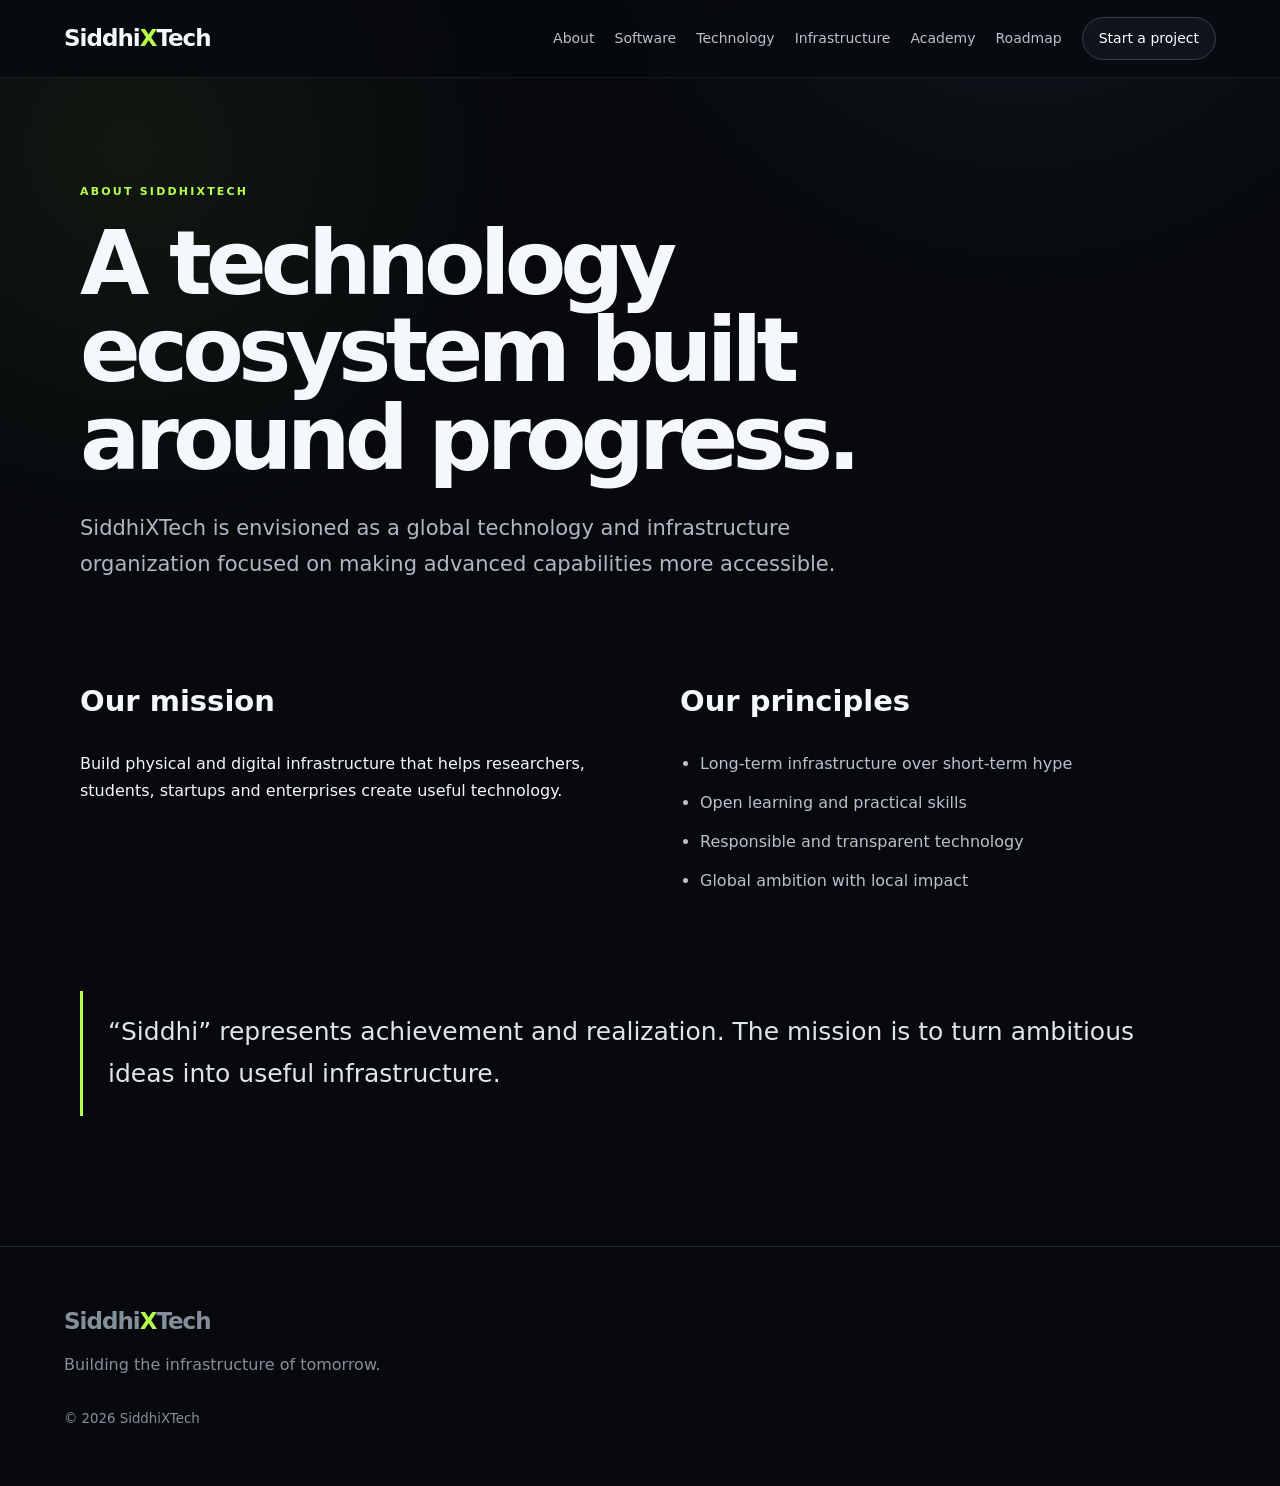
==== about.html @ 74a11810 "initial commit" ====
<!doctype html><html lang="en"><head><meta charset="utf-8"><meta name="viewport" content="width=device-width,initial-scale=1"><title>About — SiddhiXTech</title><link rel="stylesheet" href="assets/style.css"></head><body>
<header class="nav"><a class="logo" href="index.html">Siddhi<span>X</span>Tech</a><nav><a href="about.html">About</a><a href="services.html">Software</a><a href="technology.html">Technology</a><a href="infrastructure.html">Infrastructure</a><a href="academy.html">Academy</a><a href="roadmap.html">Roadmap</a><a class="nav-btn" href="contact.html">Start a project</a></nav></header>
<main class="page"><div class="eyebrow">ABOUT SIDDHIXTECH</div><h1>A technology ecosystem built around progress.</h1><p class="lead">SiddhiXTech is envisioned as a global technology and infrastructure organization focused on making advanced capabilities more accessible.</p>
<div class="two"><div><h2>Our mission</h2><p>Build physical and digital infrastructure that helps researchers, students, startups and enterprises create useful technology.</p></div><div><h2>Our principles</h2><ul class="list"><li>Long-term infrastructure over short-term hype</li><li>Open learning and practical skills</li><li>Responsible and transparent technology</li><li>Global ambition with local impact</li></ul></div></div>
<section class="quote">“Siddhi” represents achievement and realization. The mission is to turn ambitious ideas into useful infrastructure.</section></main><footer><div class="logo">Siddhi<span>X</span>Tech</div><p>Building the infrastructure of tomorrow.</p><small>© 2026 SiddhiXTech</small></footer></body></html>
---- assets/style.css ----
:root{
  --bg:#07090d; --panel:#0d1118; --panel2:#111722; --text:#f4f7fb;
  --muted:#9aa6b5; --line:#202936; --accent:#b8ff4d; --accent2:#76e3ff;
  --max:1180px; --radius:18px;
}
*{box-sizing:border-box}
html{scroll-behavior:smooth}
body{margin:0;background:
 radial-gradient(circle at 80% -10%,rgba(118,227,255,.08),transparent 28rem),
 radial-gradient(circle at 10% 10%,rgba(184,255,77,.06),transparent 25rem),
 var(--bg);color:var(--text);font:16px/1.7 Inter,ui-sans-serif,system-ui,-apple-system,Segoe UI,sans-serif}
a{color:inherit;text-decoration:none}
.nav{height:78px;display:flex;align-items:center;justify-content:space-between;padding:0 max(5vw,24px);
 border-bottom:1px solid rgba(255,255,255,.08);position:sticky;top:0;
 background:rgba(7,9,13,.78);backdrop-filter:blur(18px);z-index:20}
.logo{font-size:23px;font-weight:850;letter-spacing:-1px}.logo span{color:var(--accent)}
nav{display:flex;gap:20px;align-items:center;font-size:14px;color:#b8c1cd}
nav a{transition:.2s}nav a:hover,nav a[aria-current="page"]{color:#fff}
.nav-btn{border:1px solid #36404d;padding:9px 16px;border-radius:999px;color:#fff!important;background:#10151d}
.hero{max-width:var(--max);margin:auto;min-height:680px;padding:120px 30px 90px;display:flex;flex-direction:column;justify-content:center;position:relative}
.hero:after{content:"";position:absolute;width:420px;height:420px;border:1px solid rgba(184,255,77,.12);border-radius:50%;right:2%;top:90px;box-shadow:0 0 100px rgba(184,255,77,.06)}
.eyebrow{font-size:11px;letter-spacing:.2em;color:var(--accent);font-weight:800;margin-bottom:18px}
.hero h1,.page h1{font-size:clamp(50px,7vw,92px);line-height:.98;letter-spacing:-.065em;margin:0 0 28px;max-width:950px}
.hero h1 span{color:#8e99a8}
.hero p{max-width:730px;color:#aeb8c5;font-size:19px}
.actions{display:flex;gap:22px;align-items:center;margin-top:36px;position:relative;z-index:2}
.btn{display:inline-block;background:var(--accent);color:#071006;padding:13px 20px;border-radius:10px;font-weight:850;border:0;cursor:pointer;box-shadow:0 10px 35px rgba(184,255,77,.12);transition:.2s}
.btn:hover{transform:translateY(-2px);box-shadow:0 14px 40px rgba(184,255,77,.2)}
.btn.secondary{background:transparent;color:#fff;border:1px solid #36404d;box-shadow:none}
.text-link{color:#dce3eb}
.stats{max-width:var(--max);display:grid;grid-template-columns:repeat(4,1fr);border:1px solid var(--line);margin:0 auto 30px;border-radius:16px;overflow:hidden;background:rgba(13,17,24,.7)}
.stats div{padding:25px;border-right:1px solid var(--line)}.stats div:last-child{border:0}
.stats b{display:block;color:#697585;font-size:11px}.stats span{display:block;margin-top:5px}
.section,.grid-section{max-width:var(--max);margin:auto;padding:110px 30px}
.grid-section>div:first-child{max-width:650px}
.grid-section h2,.banner h2{font-size:44px;line-height:1.04;letter-spacing:-.045em;margin-top:0}
.cards{display:grid;grid-template-columns:repeat(2,1fr);gap:16px;margin-top:45px}
.cards.three{grid-template-columns:repeat(3,1fr)}
.card,.feature,.road>div{border:1px solid #222b37;background:linear-gradient(145deg,#0e131b,#0b0f15);padding:30px;border-radius:var(--radius);transition:.25s;position:relative;overflow:hidden}
.card:before,.feature:before{content:"";position:absolute;inset:0;background:linear-gradient(120deg,rgba(184,255,77,.06),transparent 40%);opacity:0;transition:.25s}
.card:hover,.feature:hover{transform:translateY(-5px);border-color:#3c4857;box-shadow:0 20px 50px rgba(0,0,0,.25)}.card:hover:before,.feature:hover:before{opacity:1}
.card small{color:#697585}.card h3{font-size:26px;margin:35px 0 8px}.card p,.feature p,.road p{color:#9da9b8}
.service-card{display:block}.service-card .tag{color:var(--accent2);font-size:11px;font-weight:800;letter-spacing:.14em}
.service-card h3{margin-top:12px}
.banner{max-width:var(--max);margin:20px auto 110px;padding:60px 50px;background:
linear-gradient(135deg,rgba(184,255,77,.09),rgba(118,227,255,.05)),#0e131a;
border:1px solid #293442;border-radius:22px;display:flex;align-items:center;justify-content:space-between}
.page{max-width:var(--max);margin:auto;padding:105px 30px 130px}.lead{font-size:21px;color:#aeb8c5;max-width:800px;margin:0 0 70px}
.two{display:grid;grid-template-columns:1fr 1fr;gap:80px}.two h2,.feature h2,.road h2{font-size:29px}
.list{padding-left:20px;color:#b8c1cd}.list li{margin:12px 0}
.quote{margin-top:80px;border-left:3px solid var(--accent);padding:20px 25px;font-size:25px;color:#dfe5ec}
.feature-grid{display:grid;grid-template-columns:repeat(2,1fr);gap:16px}.feature b,.road b{font-size:11px;letter-spacing:.15em;color:var(--accent)}
.timeline{display:grid;gap:14px}.timeline>div{padding:30px;border-bottom:1px solid #292d33}.timeline span{color:var(--accent);font-weight:800}
.road{display:grid;gap:14px}.road>div{border-radius:14px}.road>div h2{margin-bottom:6px}
.contact{display:grid;grid-template-columns:1fr 1fr;gap:100px}.contact form{display:grid;gap:18px}
label{color:#aeb8c5;font-size:14px}input,textarea{width:100%;margin-top:7px;padding:13px;background:#0d1118;border:1px solid #303a47;color:#fff;border-radius:9px;font:inherit}
.legal{max-width:850px}.legal h2{margin-top:45px}
.kicker{display:inline-flex;gap:8px;align-items:center;border:1px solid #293442;border-radius:999px;padding:7px 11px;color:#b8c1cd;font-size:12px;margin-bottom:25px}
.kicker i{width:7px;height:7px;border-radius:50%;background:var(--accent);box-shadow:0 0 12px var(--accent)}
footer{border-top:1px solid #202936;padding:55px max(5vw,24px);color:#858f9c;display:grid;gap:10px}footer p{margin:0}footer a{margin-right:20px;color:#aeb8c5}footer small{margin-top:20px}
@media(max-width:800px){
 .nav{padding:0 5vw}.nav nav a:not(.nav-btn){display:none}
 .hero{padding:95px 7vw 70px;min-height:auto}.hero:after{display:none}
 .stats{grid-template-columns:1fr 1fr;margin:0 5vw}.stats div:nth-child(2){border-right:0}
 .cards,.cards.three,.feature-grid,.two,.contact{grid-template-columns:1fr}
 .grid-section,.section,.page{padding:75px 7vw}.banner{margin:0 5vw 70px;padding:38px 28px;display:block}
 .banner .btn{margin-top:25px}.two{gap:35px}.hero h1,.page h1{font-size:52px}
}
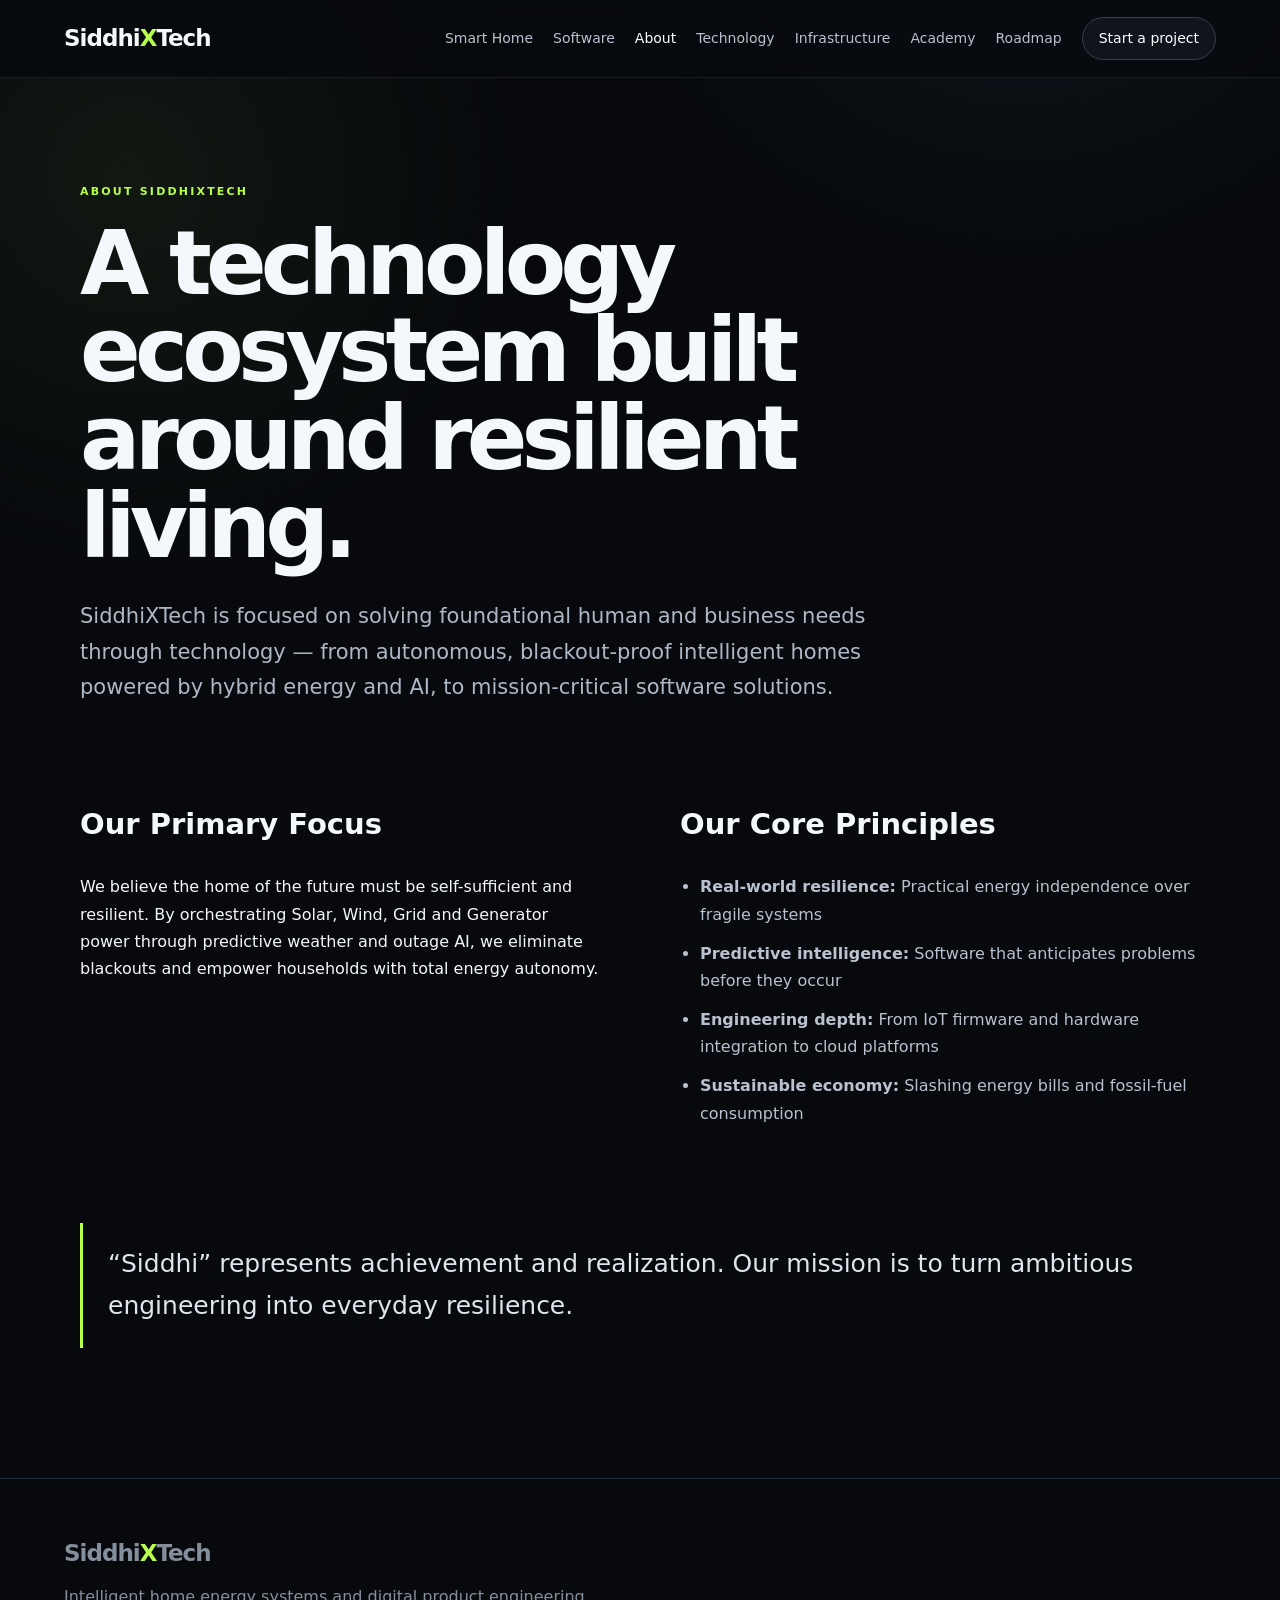
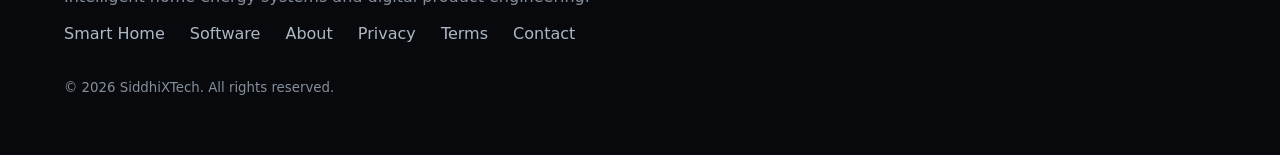
==== commit a2e48371: "Position Intelligent Home & Clean Energy AI as primary focus across website" ====
--- a/about.html
+++ b/about.html
@@ -1,5 +1,64 @@
-<!doctype html><html lang="en"><head><meta charset="utf-8"><meta name="viewport" content="width=device-width,initial-scale=1"><title>About — SiddhiXTech</title><link rel="stylesheet" href="assets/style.css"></head><body>
-<header class="nav"><a class="logo" href="index.html">Siddhi<span>X</span>Tech</a><nav><a href="about.html">About</a><a href="services.html">Software</a><a href="technology.html">Technology</a><a href="infrastructure.html">Infrastructure</a><a href="academy.html">Academy</a><a href="roadmap.html">Roadmap</a><a class="nav-btn" href="contact.html">Start a project</a></nav></header>
-<main class="page"><div class="eyebrow">ABOUT SIDDHIXTECH</div><h1>A technology ecosystem built around progress.</h1><p class="lead">SiddhiXTech is envisioned as a global technology and infrastructure organization focused on making advanced capabilities more accessible.</p>
-<div class="two"><div><h2>Our mission</h2><p>Build physical and digital infrastructure that helps researchers, students, startups and enterprises create useful technology.</p></div><div><h2>Our principles</h2><ul class="list"><li>Long-term infrastructure over short-term hype</li><li>Open learning and practical skills</li><li>Responsible and transparent technology</li><li>Global ambition with local impact</li></ul></div></div>
-<section class="quote">“Siddhi” represents achievement and realization. The mission is to turn ambitious ideas into useful infrastructure.</section></main><footer><div class="logo">Siddhi<span>X</span>Tech</div><p>Building the infrastructure of tomorrow.</p><small>© 2026 SiddhiXTech</small></footer></body></html>+<!doctype html>
+<html lang="en">
+<head>
+<meta charset="utf-8">
+<meta name="viewport" content="width=device-width,initial-scale=1">
+<title>About — SiddhiXTech</title>
+<meta name="description" content="About SiddhiXTech: Pioneering intelligent home energy microgrids, AI automation, and advanced software engineering.">
+<link rel="stylesheet" href="assets/style.css">
+</head>
+<body>
+<header class="nav">
+  <a class="logo" href="index.html">Siddhi<span>X</span>Tech</a>
+  <nav>
+    <a href="smart-home.html">Smart Home</a>
+    <a href="services.html">Software</a>
+    <a href="about.html" aria-current="page">About</a>
+    <a href="technology.html">Technology</a>
+    <a href="infrastructure.html">Infrastructure</a>
+    <a href="academy.html">Academy</a>
+    <a href="roadmap.html">Roadmap</a>
+    <a class="nav-btn" href="contact.html">Start a project</a>
+  </nav>
+</header>
+
+<main class="page">
+  <div class="eyebrow">ABOUT SIDDHIXTECH</div>
+  <h1>A technology ecosystem built around resilient living.</h1>
+  <p class="lead">SiddhiXTech is focused on solving foundational human and business needs through technology — from autonomous, blackout-proof intelligent homes powered by hybrid energy and AI, to mission-critical software solutions.</p>
+
+  <div class="two">
+    <div>
+      <h2>Our Primary Focus</h2>
+      <p>We believe the home of the future must be self-sufficient and resilient. By orchestrating Solar, Wind, Grid and Generator power through predictive weather and outage AI, we eliminate blackouts and empower households with total energy autonomy.</p>
+    </div>
+    <div>
+      <h2>Our Core Principles</h2>
+      <ul class="list">
+        <li><strong>Real-world resilience:</strong> Practical energy independence over fragile systems</li>
+        <li><strong>Predictive intelligence:</strong> Software that anticipates problems before they occur</li>
+        <li><strong>Engineering depth:</strong> From IoT firmware and hardware integration to cloud platforms</li>
+        <li><strong>Sustainable economy:</strong> Slashing energy bills and fossil-fuel consumption</li>
+      </ul>
+    </div>
+  </div>
+
+  <section class="quote">“Siddhi” represents achievement and realization. Our mission is to turn ambitious engineering into everyday resilience.</section>
+</main>
+
+<footer>
+  <div class="logo">Siddhi<span>X</span>Tech</div>
+  <p>Intelligent home energy systems and digital product engineering.</p>
+  <div>
+    <a href="smart-home.html">Smart Home</a>
+    <a href="services.html">Software</a>
+    <a href="about.html">About</a>
+    <a href="privacy.html">Privacy</a>
+    <a href="terms.html">Terms</a>
+    <a href="contact.html">Contact</a>
+  </div>
+  <small>© 2026 SiddhiXTech. All rights reserved.</small>
+</footer>
+<script src="assets/script.js"></script>
+</body>
+</html>
--- a/assets/style.css
+++ b/assets/style.css
@@ -19,15 +19,16 @@
 nav a{transition:.2s}nav a:hover,nav a[aria-current="page"]{color:#fff}
 .nav-btn{border:1px solid #36404d;padding:9px 16px;border-radius:999px;color:#fff!important;background:#10151d}
 .hero{max-width:var(--max);margin:auto;min-height:680px;padding:120px 30px 90px;display:flex;flex-direction:column;justify-content:center;position:relative}
-.hero:after{content:"";position:absolute;width:420px;height:420px;border:1px solid rgba(184,255,77,.12);border-radius:50%;right:2%;top:90px;box-shadow:0 0 100px rgba(184,255,77,.06)}
+.hero:after{content:"";position:absolute;width:420px;height:420px;border:1px solid rgba(184,255,77,.12);border-radius:50%;right:2%;top:90px;box-shadow:0 0 100px rgba(184,255,77,.06);pointer-events:none}
 .eyebrow{font-size:11px;letter-spacing:.2em;color:var(--accent);font-weight:800;margin-bottom:18px}
 .hero h1,.page h1{font-size:clamp(50px,7vw,92px);line-height:.98;letter-spacing:-.065em;margin:0 0 28px;max-width:950px}
 .hero h1 span{color:#8e99a8}
 .hero p{max-width:730px;color:#aeb8c5;font-size:19px}
 .actions{display:flex;gap:22px;align-items:center;margin-top:36px;position:relative;z-index:2}
-.btn{display:inline-block;background:var(--accent);color:#071006;padding:13px 20px;border-radius:10px;font-weight:850;border:0;cursor:pointer;box-shadow:0 10px 35px rgba(184,255,77,.12);transition:.2s}
+.btn{display:inline-block;background:var(--accent);color:#071006;padding:13px 20px;border-radius:10px;font-weight:850;border:0;cursor:pointer;box-shadow:0 10px 35px rgba(184,255,77,.12);transition:.2s;user-select:none}
 .btn:hover{transform:translateY(-2px);box-shadow:0 14px 40px rgba(184,255,77,.2)}
 .btn.secondary{background:transparent;color:#fff;border:1px solid #36404d;box-shadow:none}
+.btn.secondary:hover{border-color:#5a687c}
 .text-link{color:#dce3eb}
 .stats{max-width:var(--max);display:grid;grid-template-columns:repeat(4,1fr);border:1px solid var(--line);margin:0 auto 30px;border-radius:16px;overflow:hidden;background:rgba(13,17,24,.7)}
 .stats div{padding:25px;border-right:1px solid var(--line)}.stats div:last-child{border:0}
@@ -38,7 +39,8 @@
 .cards{display:grid;grid-template-columns:repeat(2,1fr);gap:16px;margin-top:45px}
 .cards.three{grid-template-columns:repeat(3,1fr)}
 .card,.feature,.road>div{border:1px solid #222b37;background:linear-gradient(145deg,#0e131b,#0b0f15);padding:30px;border-radius:var(--radius);transition:.25s;position:relative;overflow:hidden}
-.card:before,.feature:before{content:"";position:absolute;inset:0;background:linear-gradient(120deg,rgba(184,255,77,.06),transparent 40%);opacity:0;transition:.25s}
+.card:before,.feature:before{content:"";position:absolute;inset:0;background:linear-gradient(120deg,rgba(184,255,77,.06),transparent 40%);opacity:0;transition:.25s;pointer-events:none}
+.card>*, .feature>*{position:relative;z-index:2}
 .card:hover,.feature:hover{transform:translateY(-5px);border-color:#3c4857;box-shadow:0 20px 50px rgba(0,0,0,.25)}.card:hover:before,.feature:hover:before{opacity:1}
 .card small{color:#697585}.card h3{font-size:26px;margin:35px 0 8px}.card p,.feature p,.road p{color:#9da9b8}
 .service-card{display:block}.service-card .tag{color:var(--accent2);font-size:11px;font-weight:800;letter-spacing:.14em}
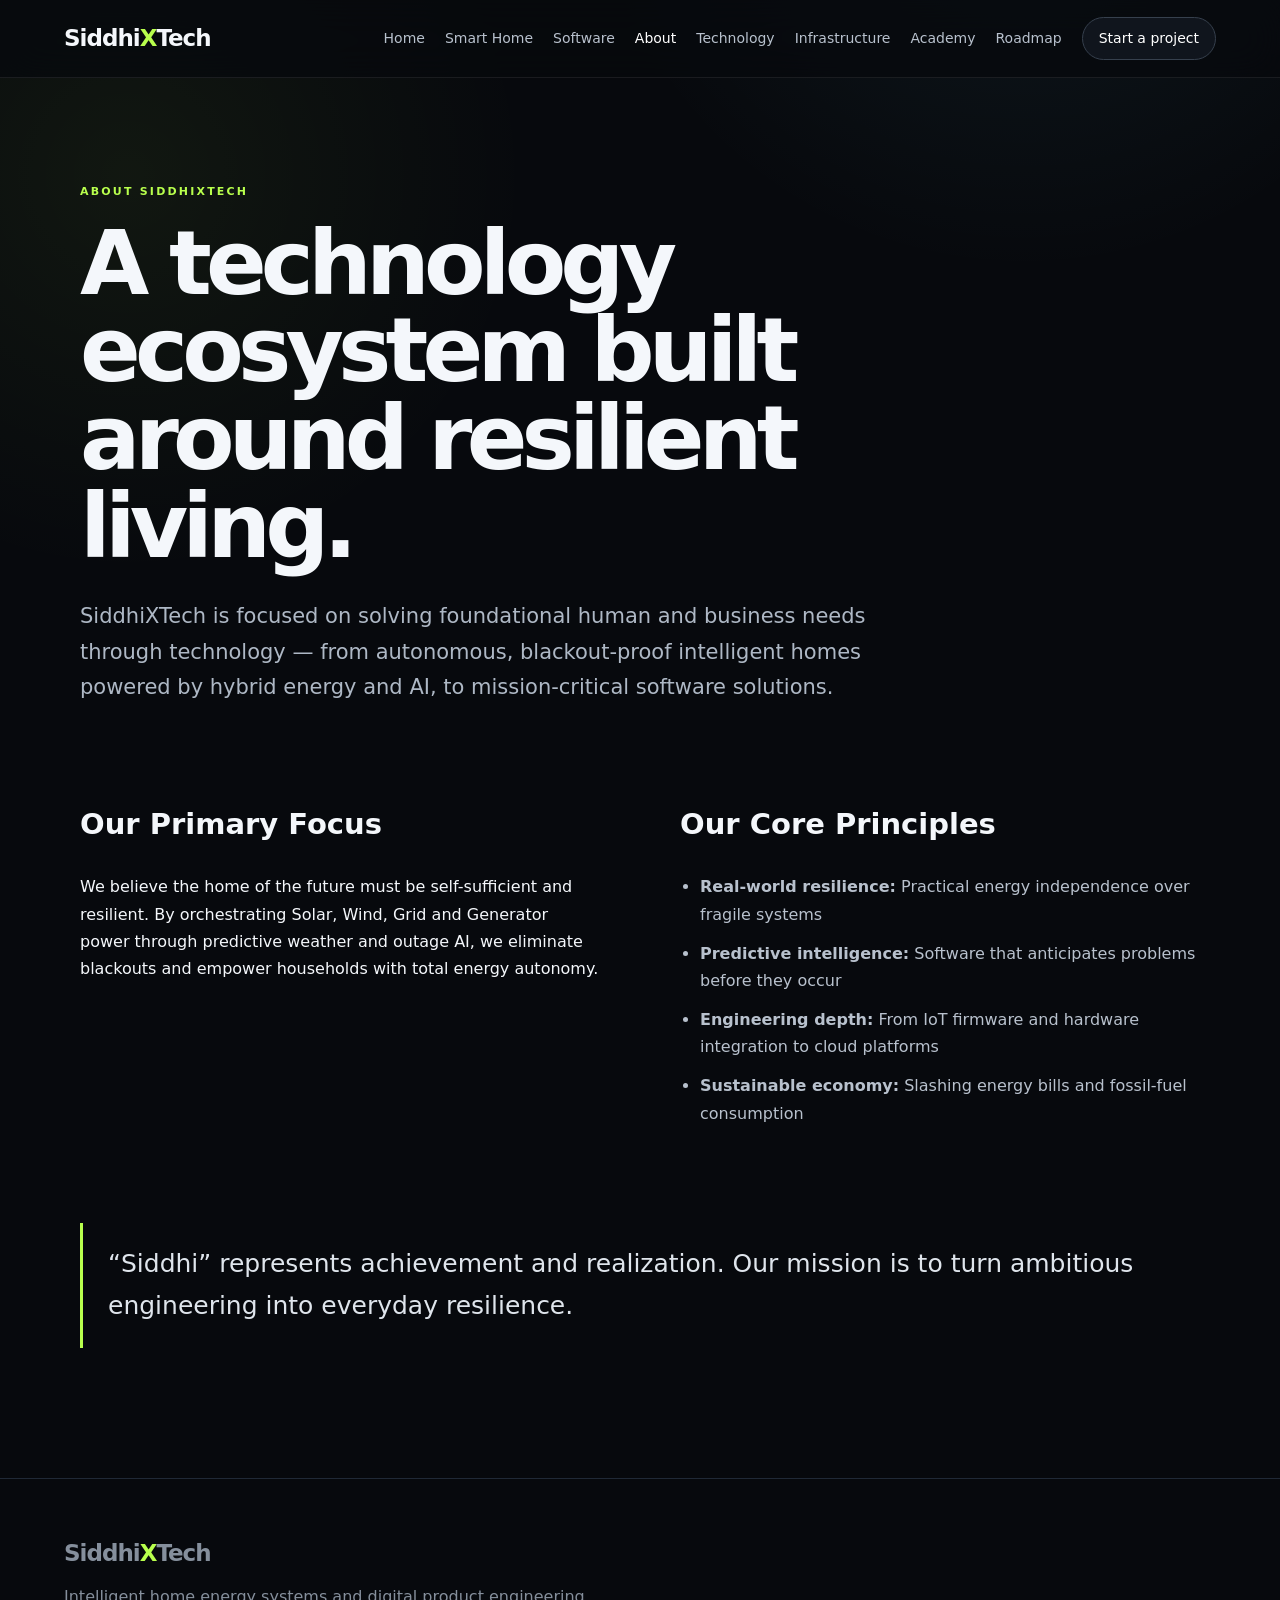
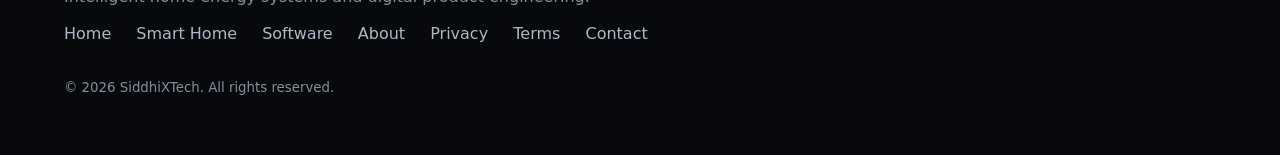
==== commit 7b72ee94: "Add home.html master product portal and update site navigation and footers" ====
--- a/about.html
+++ b/about.html
@@ -11,6 +11,7 @@
 <header class="nav">
   <a class="logo" href="index.html">Siddhi<span>X</span>Tech</a>
   <nav>
+    <a href="home.html">Home</a>
     <a href="smart-home.html">Smart Home</a>
     <a href="services.html">Software</a>
     <a href="about.html" aria-current="page">About</a>
@@ -50,6 +51,7 @@
   <div class="logo">Siddhi<span>X</span>Tech</div>
   <p>Intelligent home energy systems and digital product engineering.</p>
   <div>
+    <a href="home.html">Home</a>
     <a href="smart-home.html">Smart Home</a>
     <a href="services.html">Software</a>
     <a href="about.html">About</a>
--- a/assets/style.css
+++ b/assets/style.css
@@ -61,11 +61,53 @@
 .kicker{display:inline-flex;gap:8px;align-items:center;border:1px solid #293442;border-radius:999px;padding:7px 11px;color:#b8c1cd;font-size:12px;margin-bottom:25px}
 .kicker i{width:7px;height:7px;border-radius:50%;background:var(--accent);box-shadow:0 0 12px var(--accent)}
 footer{border-top:1px solid #202936;padding:55px max(5vw,24px);color:#858f9c;display:grid;gap:10px}footer p{margin:0}footer a{margin-right:20px;color:#aeb8c5}footer small{margin-top:20px}
+/* Media, Images & Interactive Energy UI */
+.media-frame{position:relative;border-radius:var(--radius);overflow:hidden;border:1px solid #2a3545;box-shadow:0 25px 60px rgba(0,0,0,.6);background:#0d1118}
+.media-frame img{width:100%;height:auto;display:block;transition:.3s ease}
+.media-frame:hover img{transform:scale(1.015)}
+.media-overlay{position:absolute;bottom:0;left:0;right:0;padding:24px;background:linear-gradient(to top,rgba(7,9,13,.95),rgba(7,9,13,.4) 60%,transparent);display:flex;gap:12px;flex-wrap:wrap;z-index:2}
+.hero-visual{max-width:var(--max);margin:-40px auto 70px;padding:0 30px}
+.hero-visual .media-frame{border:1px solid rgba(184,255,77,.2);box-shadow:0 30px 80px rgba(0,0,0,.7),0 0 40px rgba(184,255,77,.08)}
+
+.pill{display:inline-flex;align-items:center;gap:6px;padding:5px 12px;border-radius:999px;font-size:12px;font-weight:700;letter-spacing:.05em;border:1px solid}
+.pill.green{background:rgba(0,230,118,.12);color:#00e676;border-color:rgba(0,230,118,.35)}
+.pill.cyan{background:rgba(0,229,255,.12);color:#00e5ff;border-color:rgba(0,229,255,.35)}
+.pill.amber{background:rgba(255,184,0,.14);color:#ffb800;border-color:rgba(255,184,0,.38)}
+.pill.purple{background:rgba(213,0,249,.12);color:#e040fb;border-color:rgba(213,0,249,.35)}
+.pill.red{background:rgba(255,82,82,.14);color:#ff5252;border-color:rgba(255,82,82,.38)}
+.pill i{width:7px;height:7px;border-radius:50%;background:currentColor;display:inline-block;box-shadow:0 0 8px currentColor}
+
+/* Interactive Simulator */
+.sim-box{max-width:var(--max);margin:0 auto 90px;padding:40px;background:linear-gradient(155deg,#0c1017,#080b10);border:1px solid #263344;border-radius:24px;box-shadow:0 30px 80px rgba(0,0,0,.5);position:relative;overflow:hidden}
+.sim-box:before{content:"";position:absolute;top:0;left:0;right:0;height:2px;background:linear-gradient(90deg,transparent,var(--accent),var(--accent2),transparent)}
+.sim-header{display:flex;justify-content:space-between;align-items:flex-end;margin-bottom:28px;flex-wrap:wrap;gap:18px}
+.sim-modes{display:flex;gap:10px;flex-wrap:wrap}
+.sim-btn{padding:10px 18px;border-radius:12px;border:1px solid #2e3a4b;background:#0d131c;color:#a8b4c4;font:inherit;font-size:13px;font-weight:700;cursor:pointer;transition:.2s;display:inline-flex;align-items:center;gap:8px}
+.sim-btn:hover{background:#151d2a;color:#fff;border-color:#48576c}
+.sim-btn.active{background:linear-gradient(135deg,rgba(184,255,77,.18),rgba(118,227,255,.12));color:#fff;border-color:var(--accent);box-shadow:0 0 20px rgba(184,255,77,.2)}
+.sim-grid{display:grid;grid-template-columns:repeat(4,1fr);gap:14px;margin-bottom:24px}
+.sim-card{background:#090d13;border:1px solid #212c3b;border-radius:14px;padding:20px;transition:.25s}
+.sim-card:hover{border-color:#38485e}
+.sim-card small{display:block;font-size:11px;font-weight:800;letter-spacing:.1em;color:#6d7c8f;margin-bottom:6px}
+.sim-val{font-size:26px;font-weight:850;letter-spacing:-.03em;margin:4px 0 10px;color:#fff}
+.sim-bar-bg{height:6px;background:#151c27;border-radius:99px;overflow:hidden}
+.sim-bar{height:100%;border-radius:99px;transition:width .4s ease,background .4s ease}
+.sim-alert{padding:16px 20px;border-radius:14px;background:#0d141e;border:1px solid #2a3749;display:flex;align-items:center;justify-content:space-between;gap:16px;flex-wrap:wrap}
+.sim-alert-text{font-size:14px;font-weight:600;color:#d5e0ee;display:flex;align-items:center;gap:10px}
+.sim-alert-desc{font-size:13px;color:#8f9fad;margin-top:2px}
+
+.img-card{overflow:hidden;padding:0!important}
+.img-card-media{position:relative;width:100%;height:220px;overflow:hidden;background:#000}
+.img-card-media img{width:100%;height:100%;object-fit:cover;transition:.3s ease}
+.img-card:hover .img-card-media img{transform:scale(1.05)}
+.img-card-content{padding:26px}
+
 @media(max-width:800px){
- .nav{padding:0 5vw}.nav nav a:not(.nav-btn){display:none}
- .hero{padding:95px 7vw 70px;min-height:auto}.hero:after{display:none}
- .stats{grid-template-columns:1fr 1fr;margin:0 5vw}.stats div:nth-child(2){border-right:0}
- .cards,.cards.three,.feature-grid,.two,.contact{grid-template-columns:1fr}
- .grid-section,.section,.page{padding:75px 7vw}.banner{margin:0 5vw 70px;padding:38px 28px;display:block}
- .banner .btn{margin-top:25px}.two{gap:35px}.hero h1,.page h1{font-size:52px}
+ .hero-visual{margin:-20px auto 40px;padding:0 5vw}
+ .sim-box{padding:24px 20px;margin:0 5vw 60px}
+ .sim-grid{grid-template-columns:1fr 1fr}
+ .sim-header{flex-direction:column;align-items:flex-start}
 }
+@media(max-width:520px){
+ .sim-grid{grid-template-columns:1fr}
+}
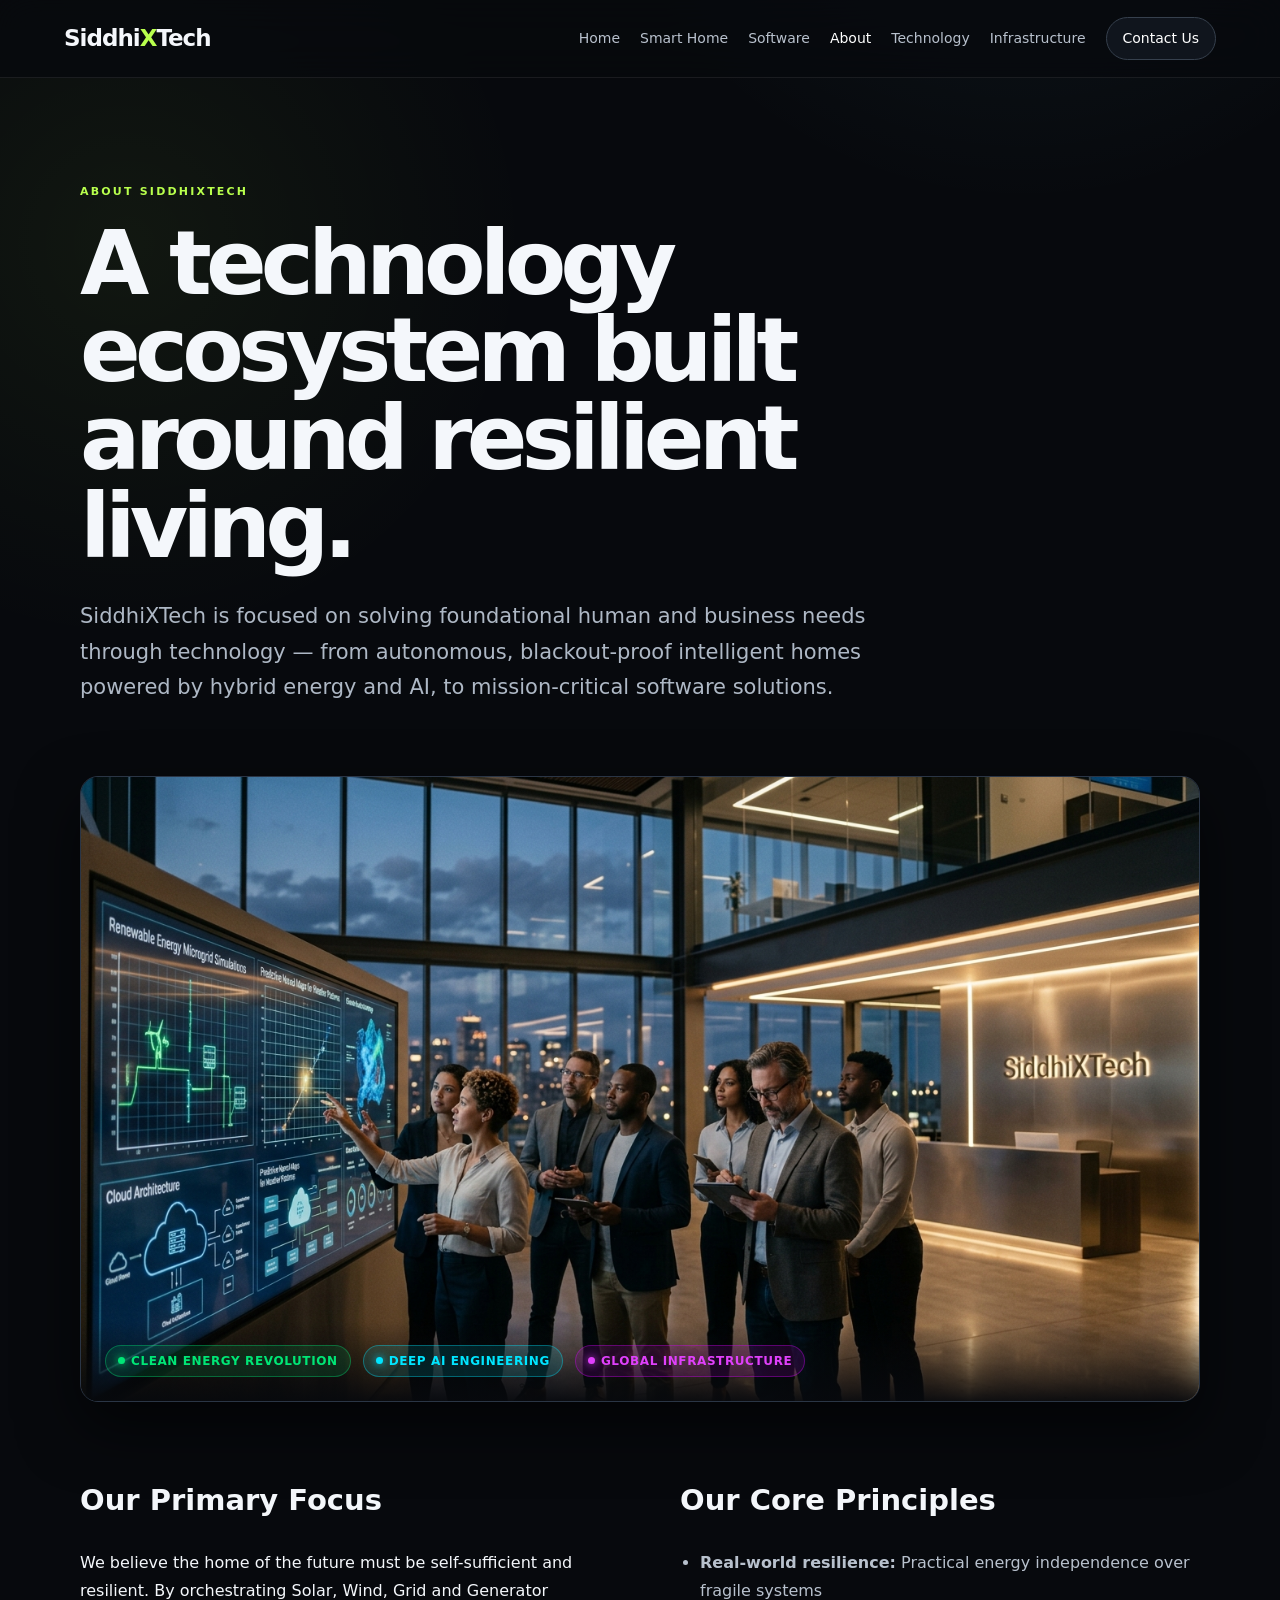
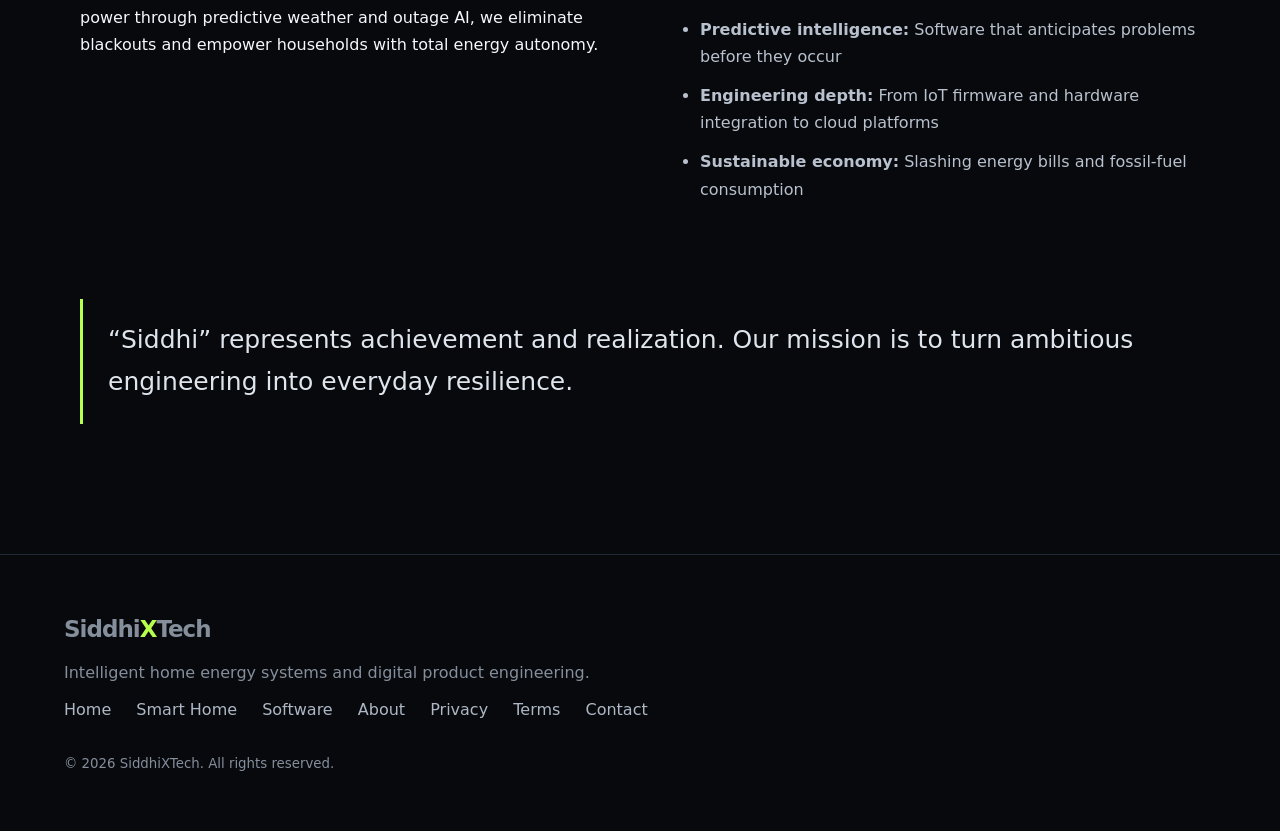
==== commit 72be22bc: "feat: enhance mobile responsiveness, standard typography scale, navigation drawer, and product porta" ====
--- a/about.html
+++ b/about.html
@@ -11,15 +11,13 @@
 <header class="nav">
   <a class="logo" href="index.html">Siddhi<span>X</span>Tech</a>
   <nav>
-    <a href="home.html">Home</a>
+    <a href="index.html">Home</a>
     <a href="smart-home.html">Smart Home</a>
     <a href="services.html">Software</a>
     <a href="about.html" aria-current="page">About</a>
     <a href="technology.html">Technology</a>
     <a href="infrastructure.html">Infrastructure</a>
-    <a href="academy.html">Academy</a>
-    <a href="roadmap.html">Roadmap</a>
-    <a class="nav-btn" href="contact.html">Start a project</a>
+    <a class="nav-btn" href="contact.html">Contact Us</a>
   </nav>
 </header>
 
@@ -27,6 +25,15 @@
   <div class="eyebrow">ABOUT SIDDHIXTECH</div>
   <h1>A technology ecosystem built around resilient living.</h1>
   <p class="lead">SiddhiXTech is focused on solving foundational human and business needs through technology — from autonomous, blackout-proof intelligent homes powered by hybrid energy and AI, to mission-critical software solutions.</p>
+
+  <div class="media-frame" style="margin-bottom:50px">
+    <img src="assets/technology-vision-studio.jpg" alt="SiddhiXTech Engineering & Vision Studio" loading="lazy">
+    <div class="media-overlay">
+      <span class="pill green"><i></i> CLEAN ENERGY REVOLUTION</span>
+      <span class="pill cyan"><i></i> DEEP AI ENGINEERING</span>
+      <span class="pill purple"><i></i> GLOBAL INFRASTRUCTURE</span>
+    </div>
+  </div>
 
   <div class="two">
     <div>
@@ -51,7 +58,7 @@
   <div class="logo">Siddhi<span>X</span>Tech</div>
   <p>Intelligent home energy systems and digital product engineering.</p>
   <div>
-    <a href="home.html">Home</a>
+    <a href="index.html">Home</a>
     <a href="smart-home.html">Smart Home</a>
     <a href="services.html">Software</a>
     <a href="about.html">About</a>
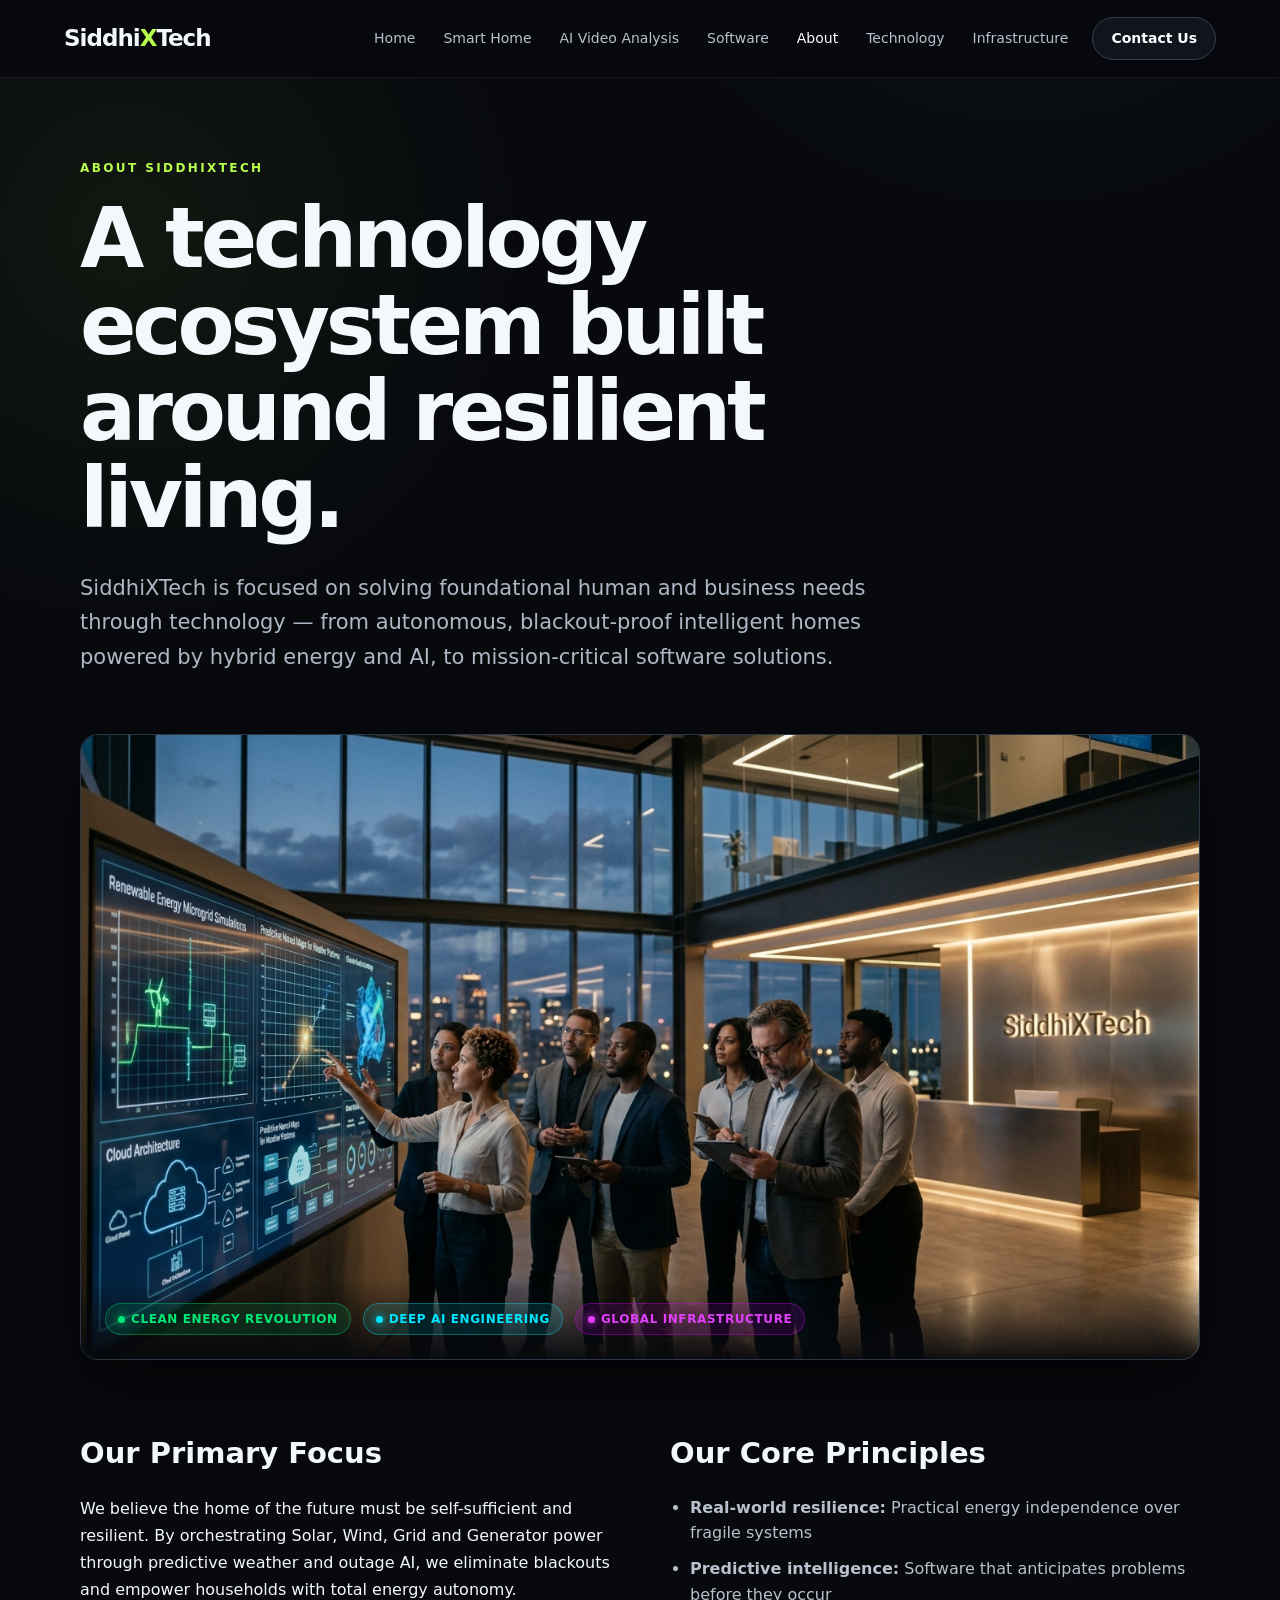
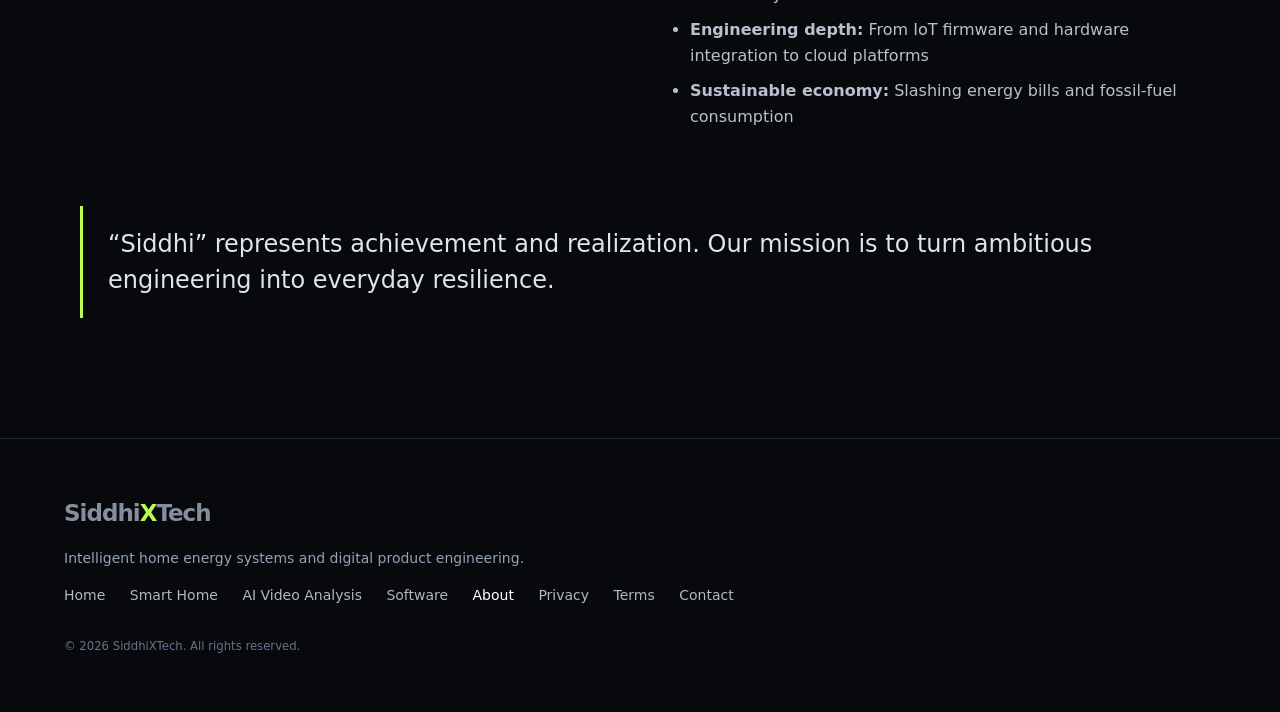
==== commit 5d18cb9d: "feat: add dedicated AI Video Analysis tab, surveillance intelligence suite, and mobile navigation dr" ====
--- a/about.html
+++ b/about.html
@@ -10,9 +10,15 @@
 <body>
 <header class="nav">
   <a class="logo" href="index.html">Siddhi<span>X</span>Tech</a>
-  <nav>
+  <button class="nav-toggle" type="button" aria-label="Toggle navigation menu" aria-expanded="false" aria-controls="site-nav">
+    <span></span>
+    <span></span>
+    <span></span>
+  </button>
+  <nav id="site-nav">
     <a href="index.html">Home</a>
     <a href="smart-home.html">Smart Home</a>
+    <a href="surveillance.html">AI Video Analysis</a>
     <a href="services.html">Software</a>
     <a href="about.html" aria-current="page">About</a>
     <a href="technology.html">Technology</a>
@@ -60,8 +66,9 @@
   <div>
     <a href="index.html">Home</a>
     <a href="smart-home.html">Smart Home</a>
+    <a href="surveillance.html">AI Video Analysis</a>
     <a href="services.html">Software</a>
-    <a href="about.html">About</a>
+    <a href="about.html" aria-current="page">About</a>
     <a href="privacy.html">Privacy</a>
     <a href="terms.html">Terms</a>
     <a href="contact.html">Contact</a>
--- a/assets/style.css
+++ b/assets/style.css
@@ -1,113 +1,1363 @@
-
-:root{
-  --bg:#07090d; --panel:#0d1118; --panel2:#111722; --text:#f4f7fb;
-  --muted:#9aa6b5; --line:#202936; --accent:#b8ff4d; --accent2:#76e3ff;
-  --max:1180px; --radius:18px;
-}
-*{box-sizing:border-box}
-html{scroll-behavior:smooth}
-body{margin:0;background:
- radial-gradient(circle at 80% -10%,rgba(118,227,255,.08),transparent 28rem),
- radial-gradient(circle at 10% 10%,rgba(184,255,77,.06),transparent 25rem),
- var(--bg);color:var(--text);font:16px/1.7 Inter,ui-sans-serif,system-ui,-apple-system,Segoe UI,sans-serif}
-a{color:inherit;text-decoration:none}
-.nav{height:78px;display:flex;align-items:center;justify-content:space-between;padding:0 max(5vw,24px);
- border-bottom:1px solid rgba(255,255,255,.08);position:sticky;top:0;
- background:rgba(7,9,13,.78);backdrop-filter:blur(18px);z-index:20}
-.logo{font-size:23px;font-weight:850;letter-spacing:-1px}.logo span{color:var(--accent)}
-nav{display:flex;gap:20px;align-items:center;font-size:14px;color:#b8c1cd}
-nav a{transition:.2s}nav a:hover,nav a[aria-current="page"]{color:#fff}
-.nav-btn{border:1px solid #36404d;padding:9px 16px;border-radius:999px;color:#fff!important;background:#10151d}
-.hero{max-width:var(--max);margin:auto;min-height:680px;padding:120px 30px 90px;display:flex;flex-direction:column;justify-content:center;position:relative}
-.hero:after{content:"";position:absolute;width:420px;height:420px;border:1px solid rgba(184,255,77,.12);border-radius:50%;right:2%;top:90px;box-shadow:0 0 100px rgba(184,255,77,.06);pointer-events:none}
-.eyebrow{font-size:11px;letter-spacing:.2em;color:var(--accent);font-weight:800;margin-bottom:18px}
-.hero h1,.page h1{font-size:clamp(50px,7vw,92px);line-height:.98;letter-spacing:-.065em;margin:0 0 28px;max-width:950px}
-.hero h1 span{color:#8e99a8}
-.hero p{max-width:730px;color:#aeb8c5;font-size:19px}
-.actions{display:flex;gap:22px;align-items:center;margin-top:36px;position:relative;z-index:2}
-.btn{display:inline-block;background:var(--accent);color:#071006;padding:13px 20px;border-radius:10px;font-weight:850;border:0;cursor:pointer;box-shadow:0 10px 35px rgba(184,255,77,.12);transition:.2s;user-select:none}
-.btn:hover{transform:translateY(-2px);box-shadow:0 14px 40px rgba(184,255,77,.2)}
-.btn.secondary{background:transparent;color:#fff;border:1px solid #36404d;box-shadow:none}
-.btn.secondary:hover{border-color:#5a687c}
-.text-link{color:#dce3eb}
-.stats{max-width:var(--max);display:grid;grid-template-columns:repeat(4,1fr);border:1px solid var(--line);margin:0 auto 30px;border-radius:16px;overflow:hidden;background:rgba(13,17,24,.7)}
-.stats div{padding:25px;border-right:1px solid var(--line)}.stats div:last-child{border:0}
-.stats b{display:block;color:#697585;font-size:11px}.stats span{display:block;margin-top:5px}
-.section,.grid-section{max-width:var(--max);margin:auto;padding:110px 30px}
-.grid-section>div:first-child{max-width:650px}
-.grid-section h2,.banner h2{font-size:44px;line-height:1.04;letter-spacing:-.045em;margin-top:0}
-.cards{display:grid;grid-template-columns:repeat(2,1fr);gap:16px;margin-top:45px}
-.cards.three{grid-template-columns:repeat(3,1fr)}
-.card,.feature,.road>div{border:1px solid #222b37;background:linear-gradient(145deg,#0e131b,#0b0f15);padding:30px;border-radius:var(--radius);transition:.25s;position:relative;overflow:hidden}
-.card:before,.feature:before{content:"";position:absolute;inset:0;background:linear-gradient(120deg,rgba(184,255,77,.06),transparent 40%);opacity:0;transition:.25s;pointer-events:none}
-.card>*, .feature>*{position:relative;z-index:2}
-.card:hover,.feature:hover{transform:translateY(-5px);border-color:#3c4857;box-shadow:0 20px 50px rgba(0,0,0,.25)}.card:hover:before,.feature:hover:before{opacity:1}
-.card small{color:#697585}.card h3{font-size:26px;margin:35px 0 8px}.card p,.feature p,.road p{color:#9da9b8}
-.service-card{display:block}.service-card .tag{color:var(--accent2);font-size:11px;font-weight:800;letter-spacing:.14em}
-.service-card h3{margin-top:12px}
-.banner{max-width:var(--max);margin:20px auto 110px;padding:60px 50px;background:
-linear-gradient(135deg,rgba(184,255,77,.09),rgba(118,227,255,.05)),#0e131a;
-border:1px solid #293442;border-radius:22px;display:flex;align-items:center;justify-content:space-between}
-.page{max-width:var(--max);margin:auto;padding:105px 30px 130px}.lead{font-size:21px;color:#aeb8c5;max-width:800px;margin:0 0 70px}
-.two{display:grid;grid-template-columns:1fr 1fr;gap:80px}.two h2,.feature h2,.road h2{font-size:29px}
-.list{padding-left:20px;color:#b8c1cd}.list li{margin:12px 0}
-.quote{margin-top:80px;border-left:3px solid var(--accent);padding:20px 25px;font-size:25px;color:#dfe5ec}
-.feature-grid{display:grid;grid-template-columns:repeat(2,1fr);gap:16px}.feature b,.road b{font-size:11px;letter-spacing:.15em;color:var(--accent)}
-.timeline{display:grid;gap:14px}.timeline>div{padding:30px;border-bottom:1px solid #292d33}.timeline span{color:var(--accent);font-weight:800}
-.road{display:grid;gap:14px}.road>div{border-radius:14px}.road>div h2{margin-bottom:6px}
-.contact{display:grid;grid-template-columns:1fr 1fr;gap:100px}.contact form{display:grid;gap:18px}
-label{color:#aeb8c5;font-size:14px}input,textarea{width:100%;margin-top:7px;padding:13px;background:#0d1118;border:1px solid #303a47;color:#fff;border-radius:9px;font:inherit}
-.legal{max-width:850px}.legal h2{margin-top:45px}
-.kicker{display:inline-flex;gap:8px;align-items:center;border:1px solid #293442;border-radius:999px;padding:7px 11px;color:#b8c1cd;font-size:12px;margin-bottom:25px}
-.kicker i{width:7px;height:7px;border-radius:50%;background:var(--accent);box-shadow:0 0 12px var(--accent)}
-footer{border-top:1px solid #202936;padding:55px max(5vw,24px);color:#858f9c;display:grid;gap:10px}footer p{margin:0}footer a{margin-right:20px;color:#aeb8c5}footer small{margin-top:20px}
-/* Media, Images & Interactive Energy UI */
-.media-frame{position:relative;border-radius:var(--radius);overflow:hidden;border:1px solid #2a3545;box-shadow:0 25px 60px rgba(0,0,0,.6);background:#0d1118}
-.media-frame img{width:100%;height:auto;display:block;transition:.3s ease}
-.media-frame:hover img{transform:scale(1.015)}
-.media-overlay{position:absolute;bottom:0;left:0;right:0;padding:24px;background:linear-gradient(to top,rgba(7,9,13,.95),rgba(7,9,13,.4) 60%,transparent);display:flex;gap:12px;flex-wrap:wrap;z-index:2}
-.hero-visual{max-width:var(--max);margin:-40px auto 70px;padding:0 30px}
-.hero-visual .media-frame{border:1px solid rgba(184,255,77,.2);box-shadow:0 30px 80px rgba(0,0,0,.7),0 0 40px rgba(184,255,77,.08)}
-
-.pill{display:inline-flex;align-items:center;gap:6px;padding:5px 12px;border-radius:999px;font-size:12px;font-weight:700;letter-spacing:.05em;border:1px solid}
-.pill.green{background:rgba(0,230,118,.12);color:#00e676;border-color:rgba(0,230,118,.35)}
-.pill.cyan{background:rgba(0,229,255,.12);color:#00e5ff;border-color:rgba(0,229,255,.35)}
-.pill.amber{background:rgba(255,184,0,.14);color:#ffb800;border-color:rgba(255,184,0,.38)}
-.pill.purple{background:rgba(213,0,249,.12);color:#e040fb;border-color:rgba(213,0,249,.35)}
-.pill.red{background:rgba(255,82,82,.14);color:#ff5252;border-color:rgba(255,82,82,.38)}
-.pill i{width:7px;height:7px;border-radius:50%;background:currentColor;display:inline-block;box-shadow:0 0 8px currentColor}
-
-/* Interactive Simulator */
-.sim-box{max-width:var(--max);margin:0 auto 90px;padding:40px;background:linear-gradient(155deg,#0c1017,#080b10);border:1px solid #263344;border-radius:24px;box-shadow:0 30px 80px rgba(0,0,0,.5);position:relative;overflow:hidden}
-.sim-box:before{content:"";position:absolute;top:0;left:0;right:0;height:2px;background:linear-gradient(90deg,transparent,var(--accent),var(--accent2),transparent)}
-.sim-header{display:flex;justify-content:space-between;align-items:flex-end;margin-bottom:28px;flex-wrap:wrap;gap:18px}
-.sim-modes{display:flex;gap:10px;flex-wrap:wrap}
-.sim-btn{padding:10px 18px;border-radius:12px;border:1px solid #2e3a4b;background:#0d131c;color:#a8b4c4;font:inherit;font-size:13px;font-weight:700;cursor:pointer;transition:.2s;display:inline-flex;align-items:center;gap:8px}
-.sim-btn:hover{background:#151d2a;color:#fff;border-color:#48576c}
-.sim-btn.active{background:linear-gradient(135deg,rgba(184,255,77,.18),rgba(118,227,255,.12));color:#fff;border-color:var(--accent);box-shadow:0 0 20px rgba(184,255,77,.2)}
-.sim-grid{display:grid;grid-template-columns:repeat(4,1fr);gap:14px;margin-bottom:24px}
-.sim-card{background:#090d13;border:1px solid #212c3b;border-radius:14px;padding:20px;transition:.25s}
-.sim-card:hover{border-color:#38485e}
-.sim-card small{display:block;font-size:11px;font-weight:800;letter-spacing:.1em;color:#6d7c8f;margin-bottom:6px}
-.sim-val{font-size:26px;font-weight:850;letter-spacing:-.03em;margin:4px 0 10px;color:#fff}
-.sim-bar-bg{height:6px;background:#151c27;border-radius:99px;overflow:hidden}
-.sim-bar{height:100%;border-radius:99px;transition:width .4s ease,background .4s ease}
-.sim-alert{padding:16px 20px;border-radius:14px;background:#0d141e;border:1px solid #2a3749;display:flex;align-items:center;justify-content:space-between;gap:16px;flex-wrap:wrap}
-.sim-alert-text{font-size:14px;font-weight:600;color:#d5e0ee;display:flex;align-items:center;gap:10px}
-.sim-alert-desc{font-size:13px;color:#8f9fad;margin-top:2px}
-
-.img-card{overflow:hidden;padding:0!important}
-.img-card-media{position:relative;width:100%;height:220px;overflow:hidden;background:#000}
-.img-card-media img{width:100%;height:100%;object-fit:cover;transition:.3s ease}
-.img-card:hover .img-card-media img{transform:scale(1.05)}
-.img-card-content{padding:26px}
-
-@media(max-width:800px){
- .hero-visual{margin:-20px auto 40px;padding:0 5vw}
- .sim-box{padding:24px 20px;margin:0 5vw 60px}
- .sim-grid{grid-template-columns:1fr 1fr}
- .sim-header{flex-direction:column;align-items:flex-start}
-}
-@media(max-width:520px){
- .sim-grid{grid-template-columns:1fr}
-}
+:root {
+  --bg: #07090d;
+  --panel: #0d1118;
+  --panel2: #111722;
+  --text: #f4f7fb;
+  --muted: #9aa6b5;
+  --line: #202936;
+  --accent: #b8ff4d;
+  --accent2: #76e3ff;
+  --max: 1180px;
+  --radius: 18px;
+  --text-xs: 0.75rem;
+  --text-sm: 0.875rem;
+  --text-base: 1rem;
+  --text-lg: 1.125rem;
+  --text-xl: 1.25rem;
+  --text-2xl: 1.5rem;
+  --text-3xl: 2rem;
+}
+
+* {
+  box-sizing: border-box;
+}
+
+html {
+  scroll-behavior: smooth;
+  font-size: 16px;
+}
+
+body {
+  margin: 0;
+  background:
+    radial-gradient(circle at 80% -10%, rgba(118, 227, 255, 0.08), transparent 28rem),
+    radial-gradient(circle at 10% 10%, rgba(184, 255, 77, 0.06), transparent 25rem),
+    var(--bg);
+  color: var(--text);
+  font: var(--text-base) / 1.7 Inter, ui-sans-serif, system-ui, -apple-system, Segoe UI, Roboto, sans-serif;
+  -webkit-font-smoothing: antialiased;
+}
+
+a {
+  color: inherit;
+  text-decoration: none;
+}
+
+/* HEADER & NAVIGATION */
+.nav {
+  height: 78px;
+  display: flex;
+  align-items: center;
+  justify-content: space-between;
+  padding: 0 max(5vw, 24px);
+  border-bottom: 1px solid rgba(255, 255, 255, 0.08);
+  position: sticky;
+  top: 0;
+  background: rgba(7, 9, 13, 0.88);
+  backdrop-filter: blur(18px);
+  -webkit-backdrop-filter: blur(18px);
+  z-index: 50;
+}
+
+.logo {
+  font-size: 23px;
+  font-weight: 850;
+  letter-spacing: -1px;
+}
+
+.logo span {
+  color: var(--accent);
+}
+
+nav {
+  display: flex;
+  gap: 20px;
+  align-items: center;
+  font-size: var(--text-sm);
+  color: #b8c1cd;
+}
+
+nav a {
+  transition: color 0.2s ease, border-color 0.2s ease;
+  padding: 6px 4px;
+}
+
+nav a:hover,
+nav a[aria-current="page"] {
+  color: #fff;
+}
+
+.nav-btn {
+  border: 1px solid #36404d;
+  padding: 9px 18px;
+  border-radius: 999px;
+  color: #fff !important;
+  background: #10151d;
+  font-weight: 700;
+  transition: all 0.2s ease;
+}
+
+.nav-btn:hover {
+  background: #1b2330;
+  border-color: #55657b;
+}
+
+/* MOBILE NAV TOGGLE */
+.nav-toggle {
+  display: none;
+  flex-direction: column;
+  justify-content: space-around;
+  width: 42px;
+  height: 42px;
+  background: #0e141e;
+  border: 1px solid #283546;
+  border-radius: 10px;
+  cursor: pointer;
+  padding: 10px;
+  z-index: 60;
+  touch-action: manipulation;
+}
+
+.nav-toggle span {
+  width: 100%;
+  height: 2px;
+  background: #f4f7fb;
+  border-radius: 2px;
+  transition: transform 0.25s ease, opacity 0.25s ease;
+}
+
+.nav-toggle.active span:nth-child(1) {
+  transform: translateY(7px) rotate(45deg);
+}
+
+.nav-toggle.active span:nth-child(2) {
+  opacity: 0;
+}
+
+.nav-toggle.active span:nth-child(3) {
+  transform: translateY(-7px) rotate(-45deg);
+}
+
+/* HERO & PAGE TITLES */
+.hero {
+  max-width: var(--max);
+  margin: auto;
+  min-height: 680px;
+  padding: 120px 30px 90px;
+  display: flex;
+  flex-direction: column;
+  justify-content: center;
+  position: relative;
+}
+
+.hero:after {
+  content: "";
+  position: absolute;
+  width: 420px;
+  height: 420px;
+  border: 1px solid rgba(184, 255, 77, 0.12);
+  border-radius: 50%;
+  right: 2%;
+  top: 90px;
+  box-shadow: 0 0 100px rgba(184, 255, 77, 0.06);
+  pointer-events: none;
+}
+
+.eyebrow {
+  font-size: var(--text-xs);
+  letter-spacing: 0.2em;
+  color: var(--accent);
+  font-weight: 800;
+  margin-bottom: 18px;
+  text-transform: uppercase;
+}
+
+.hero h1,
+.page h1 {
+  font-size: clamp(38px, 6.5vw, 84px);
+  line-height: 1.04;
+  letter-spacing: -0.05em;
+  margin: 0 0 28px;
+  max-width: 950px;
+}
+
+.hero h1 span,
+.page h1 span {
+  color: #8e99a8;
+}
+
+.hero p,
+.lead {
+  font-size: clamp(17px, 2.2vw, 21px);
+  line-height: 1.65;
+  color: #aeb8c5;
+  max-width: 800px;
+}
+
+.lead {
+  margin: 0 0 60px;
+}
+
+.actions {
+  display: flex;
+  gap: 18px;
+  align-items: center;
+  margin-top: 36px;
+  position: relative;
+  z-index: 2;
+  flex-wrap: wrap;
+}
+
+.btn {
+  display: inline-flex;
+  align-items: center;
+  justify-content: center;
+  background: var(--accent);
+  color: #071006;
+  padding: 13px 24px;
+  border-radius: 10px;
+  font-size: var(--text-base);
+  font-weight: 850;
+  border: 0;
+  cursor: pointer;
+  box-shadow: 0 10px 35px rgba(184, 255, 77, 0.12);
+  transition: transform 0.2s ease, box-shadow 0.2s ease;
+  user-select: none;
+  min-height: 44px;
+  text-align: center;
+}
+
+.btn:hover {
+  transform: translateY(-2px);
+  box-shadow: 0 14px 40px rgba(184, 255, 77, 0.25);
+}
+
+.btn.secondary {
+  background: transparent;
+  color: #fff;
+  border: 1px solid #36404d;
+  box-shadow: none;
+}
+
+.btn.secondary:hover {
+  border-color: #5a687c;
+  background: rgba(255, 255, 255, 0.04);
+}
+
+.text-link {
+  color: #dce3eb;
+  font-weight: 600;
+}
+
+/* STATS */
+.stats {
+  max-width: var(--max);
+  display: grid;
+  grid-template-columns: repeat(4, 1fr);
+  border: 1px solid var(--line);
+  margin: 0 auto 30px;
+  border-radius: 16px;
+  overflow: hidden;
+  background: rgba(13, 17, 24, 0.7);
+}
+
+.stats div {
+  padding: 24px;
+  border-right: 1px solid var(--line);
+}
+
+.stats div:last-child {
+  border: 0;
+}
+
+.stats b {
+  display: block;
+  color: #697585;
+  font-size: var(--text-xs);
+  letter-spacing: 0.1em;
+}
+
+.stats span {
+  display: block;
+  margin-top: 6px;
+  font-size: var(--text-base);
+  font-weight: 700;
+  color: #f1f5f9;
+}
+
+/* SECTIONS & GRIDS */
+.section,
+.grid-section {
+  max-width: var(--max);
+  margin: auto;
+  padding: 100px 30px;
+}
+
+.grid-section > div:first-child {
+  max-width: 650px;
+}
+
+.grid-section h2,
+.banner h2 {
+  font-size: clamp(28px, 4vw, 44px);
+  line-height: 1.1;
+  letter-spacing: -0.04em;
+  margin-top: 0;
+}
+
+.cards {
+  display: grid;
+  grid-template-columns: repeat(2, 1fr);
+  gap: 20px;
+  margin-top: 45px;
+}
+
+.cards.three {
+  grid-template-columns: repeat(3, 1fr);
+}
+
+.card,
+.feature,
+.road > div {
+  border: 1px solid #222b37;
+  background: linear-gradient(145deg, #0e131b, #0b0f15);
+  padding: 32px;
+  border-radius: var(--radius);
+  transition: transform 0.25s ease, border-color 0.25s ease, box-shadow 0.25s ease;
+  position: relative;
+  overflow: hidden;
+}
+
+.card:before,
+.feature:before {
+  content: "";
+  position: absolute;
+  inset: 0;
+  background: linear-gradient(120deg, rgba(184, 255, 77, 0.06), transparent 40%);
+  opacity: 0;
+  transition: opacity 0.25s ease;
+  pointer-events: none;
+}
+
+.card > *,
+.feature > * {
+  position: relative;
+  z-index: 2;
+}
+
+.card:hover,
+.feature:hover {
+  transform: translateY(-4px);
+  border-color: #3c4857;
+  box-shadow: 0 20px 50px rgba(0, 0, 0, 0.35);
+}
+
+.card:hover:before,
+.feature:hover:before {
+  opacity: 1;
+}
+
+.card small {
+  color: #697585;
+  font-size: var(--text-xs);
+  letter-spacing: 0.1em;
+  font-weight: 700;
+}
+
+.card h3 {
+  font-size: var(--text-2xl);
+  margin: 24px 0 10px;
+  line-height: 1.25;
+}
+
+.card p,
+.feature p,
+.road p {
+  color: #9da9b8;
+  font-size: var(--text-base);
+  line-height: 1.65;
+}
+
+.service-card {
+  display: block;
+}
+
+.service-card .tag {
+  color: var(--accent2);
+  font-size: var(--text-xs);
+  font-weight: 800;
+  letter-spacing: 0.14em;
+}
+
+.service-card h3 {
+  margin-top: 12px;
+}
+
+.banner {
+  max-width: var(--max);
+  margin: 30px auto 100px;
+  padding: 55px 45px;
+  background:
+    linear-gradient(135deg, rgba(184, 255, 77, 0.09), rgba(118, 227, 255, 0.05)),
+    #0e131a;
+  border: 1px solid #293442;
+  border-radius: 22px;
+  display: flex;
+  align-items: center;
+  justify-content: space-between;
+  gap: 30px;
+}
+
+.page {
+  max-width: var(--max);
+  margin: auto;
+  padding: 80px 30px 120px;
+}
+
+.two {
+  display: grid;
+  grid-template-columns: 1fr 1fr;
+  gap: 60px;
+}
+
+.two h2,
+.feature h2,
+.road h2 {
+  font-size: clamp(22px, 3vw, 29px);
+  line-height: 1.25;
+}
+
+.list {
+  padding-left: 20px;
+  color: #b8c1cd;
+  font-size: var(--text-base);
+}
+
+.list li {
+  margin: 10px 0;
+  line-height: 1.6;
+}
+
+.quote {
+  margin-top: 60px;
+  border-left: 3px solid var(--accent);
+  padding: 20px 25px;
+  font-size: clamp(19px, 2.5vw, 24px);
+  color: #dfe5ec;
+  line-height: 1.5;
+}
+
+.feature-grid {
+  display: grid;
+  grid-template-columns: repeat(2, 1fr);
+  gap: 20px;
+}
+
+.feature b,
+.road b {
+  font-size: var(--text-xs);
+  letter-spacing: 0.15em;
+  color: var(--accent);
+  font-weight: 800;
+}
+
+.timeline {
+  display: grid;
+  gap: 14px;
+}
+
+.timeline > div {
+  padding: 28px;
+  border-bottom: 1px solid #292d33;
+}
+
+.timeline span {
+  color: var(--accent);
+  font-weight: 800;
+}
+
+.road {
+  display: grid;
+  gap: 14px;
+}
+
+.road > div {
+  border-radius: 14px;
+}
+
+.road > div h2 {
+  margin-bottom: 6px;
+}
+
+.contact {
+  display: grid;
+  grid-template-columns: 1fr 1fr;
+  gap: 60px;
+}
+
+.contact form {
+  display: grid;
+  gap: 18px;
+}
+
+label {
+  color: #aeb8c5;
+  font-size: var(--text-sm);
+  font-weight: 600;
+}
+
+input,
+textarea {
+  width: 100%;
+  margin-top: 7px;
+  padding: 13px 16px;
+  background: #0d1118;
+  border: 1px solid #303a47;
+  color: #fff;
+  border-radius: 9px;
+  font: inherit;
+  font-size: var(--text-base);
+}
+
+input:focus,
+textarea:focus {
+  outline: none;
+  border-color: var(--accent2);
+}
+
+.legal {
+  max-width: 850px;
+}
+
+.legal h2 {
+  margin-top: 40px;
+  font-size: var(--text-2xl);
+}
+
+.legal p {
+  font-size: var(--text-base);
+  color: #aeb8c5;
+  line-height: 1.7;
+}
+
+.kicker {
+  display: inline-flex;
+  gap: 8px;
+  align-items: center;
+  border: 1px solid #293442;
+  border-radius: 999px;
+  padding: 7px 14px;
+  color: #b8c1cd;
+  font-size: var(--text-xs);
+  font-weight: 700;
+  letter-spacing: 0.05em;
+  margin-bottom: 25px;
+}
+
+.kicker i {
+  width: 7px;
+  height: 7px;
+  border-radius: 50%;
+  background: var(--accent);
+  box-shadow: 0 0 12px var(--accent);
+}
+
+/* FOOTER */
+footer {
+  border-top: 1px solid #202936;
+  padding: 55px max(5vw, 24px);
+  color: #858f9c;
+  display: grid;
+  gap: 14px;
+  font-size: var(--text-sm);
+}
+
+footer p {
+  margin: 0;
+  color: #94a3b8;
+}
+
+footer a {
+  margin-right: 20px;
+  color: #aeb8c5;
+  transition: color 0.2s ease;
+}
+
+footer a:hover,
+footer a[aria-current="page"] {
+  color: #fff;
+}
+
+footer small {
+  margin-top: 15px;
+  color: #64748b;
+}
+
+/* MEDIA & IMAGE FRAMES */
+.media-frame {
+  position: relative;
+  border-radius: var(--radius);
+  overflow: hidden;
+  border: 1px solid #2a3545;
+  box-shadow: 0 25px 60px rgba(0, 0, 0, 0.6);
+  background: #0d1118;
+}
+
+.media-frame img {
+  width: 100%;
+  height: auto;
+  display: block;
+  transition: transform 0.35s ease;
+}
+
+.media-frame:hover img {
+  transform: scale(1.015);
+}
+
+.media-overlay {
+  position: absolute;
+  bottom: 0;
+  left: 0;
+  right: 0;
+  padding: 24px;
+  background: linear-gradient(to top, rgba(7, 9, 13, 0.95), rgba(7, 9, 13, 0.4) 60%, transparent);
+  display: flex;
+  gap: 12px;
+  flex-wrap: wrap;
+  z-index: 2;
+}
+
+.hero-visual {
+  max-width: var(--max);
+  margin: -40px auto 70px;
+  padding: 0 30px;
+}
+
+.hero-visual .media-frame {
+  border: 1px solid rgba(184, 255, 77, 0.2);
+  box-shadow: 0 30px 80px rgba(0, 0, 0, 0.7), 0 0 40px rgba(184, 255, 77, 0.08);
+}
+
+/* PILLS & BADGES */
+.pill {
+  display: inline-flex;
+  align-items: center;
+  gap: 6px;
+  padding: 5px 12px;
+  border-radius: 999px;
+  font-size: var(--text-xs);
+  font-weight: 700;
+  letter-spacing: 0.05em;
+  border: 1px solid;
+}
+
+.pill.green {
+  background: rgba(0, 230, 118, 0.12);
+  color: #00e676;
+  border-color: rgba(0, 230, 118, 0.35);
+}
+
+.pill.cyan {
+  background: rgba(0, 229, 255, 0.12);
+  color: #00e5ff;
+  border-color: rgba(0, 229, 255, 0.35);
+}
+
+.pill.amber {
+  background: rgba(255, 184, 0, 0.14);
+  color: #ffb800;
+  border-color: rgba(255, 184, 0, 0.38);
+}
+
+.pill.purple {
+  background: rgba(213, 0, 249, 0.12);
+  color: #e040fb;
+  border-color: rgba(213, 0, 249, 0.35);
+}
+
+.pill.red {
+  background: rgba(255, 82, 82, 0.14);
+  color: #ff5252;
+  border-color: rgba(255, 82, 82, 0.38);
+}
+
+.pill i {
+  width: 7px;
+  height: 7px;
+  border-radius: 50%;
+  background: currentColor;
+  display: inline-block;
+  box-shadow: 0 0 8px currentColor;
+}
+
+/* INTERACTIVE SIMULATOR */
+.sim-box {
+  max-width: var(--max);
+  margin: 0 auto 90px;
+  padding: 40px;
+  background: linear-gradient(155deg, #0c1017, #080b10);
+  border: 1px solid #263344;
+  border-radius: 24px;
+  box-shadow: 0 30px 80px rgba(0, 0, 0, 0.5);
+  position: relative;
+  overflow: hidden;
+}
+
+.sim-box:before {
+  content: "";
+  position: absolute;
+  top: 0;
+  left: 0;
+  right: 0;
+  height: 2px;
+  background: linear-gradient(90deg, transparent, var(--accent), var(--accent2), transparent);
+}
+
+.sim-header {
+  display: flex;
+  justify-content: space-between;
+  align-items: flex-end;
+  margin-bottom: 28px;
+  flex-wrap: wrap;
+  gap: 18px;
+}
+
+.sim-modes {
+  display: flex;
+  gap: 10px;
+  flex-wrap: wrap;
+}
+
+.sim-btn {
+  padding: 10px 18px;
+  border-radius: 12px;
+  border: 1px solid #2e3a4b;
+  background: #0d131c;
+  color: #a8b4c4;
+  font: inherit;
+  font-size: var(--text-sm);
+  font-weight: 700;
+  cursor: pointer;
+  transition: all 0.2s ease;
+  display: inline-flex;
+  align-items: center;
+  gap: 8px;
+  min-height: 44px;
+}
+
+.sim-btn:hover {
+  background: #151d2a;
+  color: #fff;
+  border-color: #48576c;
+}
+
+.sim-btn.active {
+  background: linear-gradient(135deg, rgba(184, 255, 77, 0.18), rgba(118, 227, 255, 0.12));
+  color: #fff;
+  border-color: var(--accent);
+  box-shadow: 0 0 20px rgba(184, 255, 77, 0.2);
+}
+
+.sim-grid {
+  display: grid;
+  grid-template-columns: repeat(4, 1fr);
+  gap: 14px;
+  margin-bottom: 24px;
+}
+
+.sim-card {
+  background: #090d13;
+  border: 1px solid #212c3b;
+  border-radius: 14px;
+  padding: 20px;
+  transition: border-color 0.25s ease;
+}
+
+.sim-card:hover {
+  border-color: #38485e;
+}
+
+.sim-card small {
+  display: block;
+  font-size: var(--text-xs);
+  font-weight: 800;
+  letter-spacing: 0.1em;
+  color: #6d7c8f;
+  margin-bottom: 6px;
+}
+
+.sim-val {
+  font-size: clamp(20px, 2.5vw, 26px);
+  font-weight: 850;
+  letter-spacing: -0.03em;
+  margin: 4px 0 10px;
+  color: #fff;
+}
+
+.sim-bar-bg {
+  height: 6px;
+  background: #151c27;
+  border-radius: 99px;
+  overflow: hidden;
+}
+
+.sim-bar {
+  height: 100%;
+  border-radius: 99px;
+  transition: width 0.4s ease, background 0.4s ease;
+}
+
+.sim-alert {
+  padding: 18px 22px;
+  border-radius: 14px;
+  background: #0d141e;
+  border: 1px solid #2a3749;
+  display: flex;
+  align-items: center;
+  justify-content: space-between;
+  gap: 16px;
+  flex-wrap: wrap;
+}
+
+.sim-alert-text {
+  font-size: var(--text-sm);
+  font-weight: 700;
+  color: #d5e0ee;
+  display: flex;
+  align-items: center;
+  gap: 10px;
+}
+
+.sim-alert-desc {
+  font-size: var(--text-sm);
+  color: #8f9fad;
+  margin-top: 3px;
+  line-height: 1.5;
+}
+
+/* PRODUCT CATALOG & FILTERING (INDEX/HOME) */
+.filter-tabs {
+  display: flex;
+  gap: 10px;
+  flex-wrap: wrap;
+  margin: 30px 0 40px;
+}
+
+.filter-btn {
+  padding: 10px 18px;
+  border-radius: 10px;
+  border: 1px solid #283546;
+  background: #0d131c;
+  color: #a8b4c4;
+  font: inherit;
+  font-size: var(--text-sm);
+  font-weight: 700;
+  cursor: pointer;
+  transition: all 0.2s ease;
+  min-height: 44px;
+}
+
+.filter-btn:hover {
+  background: #151e2c;
+  color: #fff;
+  border-color: #48576c;
+}
+
+.filter-btn.active {
+  background: linear-gradient(135deg, rgba(184, 255, 77, 0.2), rgba(118, 227, 255, 0.15));
+  color: #fff;
+  border-color: var(--accent);
+  box-shadow: 0 0 15px rgba(184, 255, 77, 0.18);
+}
+
+.product-card {
+  display: flex;
+  flex-direction: column;
+  justify-content: space-between;
+  border: 1px solid #243040;
+  background: linear-gradient(150deg, #0e141d, #0a0d13);
+  border-radius: 18px;
+  padding: 32px;
+  transition: transform 0.25s ease, border-color 0.25s ease, box-shadow 0.25s ease;
+  position: relative;
+  overflow: hidden;
+}
+
+.product-card:hover {
+  transform: translateY(-4px);
+  border-color: #3d4e66;
+  box-shadow: 0 20px 50px rgba(0, 0, 0, 0.35);
+}
+
+.product-card-img {
+  width: 100%;
+  height: 220px;
+  border-radius: 12px;
+  overflow: hidden;
+  margin-bottom: 18px;
+  border: 1px solid #1e293b;
+  background: #06090e;
+  position: relative;
+}
+
+.product-card-img img {
+  width: 100%;
+  height: 100%;
+  object-fit: cover;
+  transition: transform 0.35s ease;
+}
+
+.product-card:hover .product-card-img img {
+  transform: scale(1.04);
+}
+
+.product-badge {
+  align-self: flex-start;
+  margin-bottom: 14px;
+}
+
+.insight-box {
+  margin-top: 20px;
+  padding: 14px 18px;
+  background: rgba(255, 255, 255, 0.03);
+  border-left: 3px solid var(--accent);
+  border-radius: 0 8px 8px 0;
+  font-size: var(--text-sm);
+  color: #cbd5e1;
+  line-height: 1.6;
+}
+
+.insight-box strong {
+  color: #fff;
+  display: block;
+  margin-bottom: 4px;
+  font-size: var(--text-xs);
+  letter-spacing: 0.08em;
+  text-transform: uppercase;
+}
+
+.customer-grid {
+  display: grid;
+  grid-template-columns: repeat(2, 1fr);
+  gap: 20px;
+  margin-top: 35px;
+}
+
+.customer-card {
+  padding: 28px;
+  background: #0b0f15;
+  border: 1px solid #222c3a;
+  border-radius: 16px;
+}
+
+.customer-card h3 {
+  margin: 8px 0 10px;
+  font-size: var(--text-xl);
+}
+
+.faq-grid {
+  display: grid;
+  grid-template-columns: repeat(2, 1fr);
+  gap: 20px;
+  margin-top: 35px;
+}
+
+.faq-item {
+  padding: 28px;
+  background: #0b0f16;
+  border: 1px solid #202936;
+  border-radius: 16px;
+}
+
+.faq-item h3 {
+  margin: 0 0 10px;
+  font-size: var(--text-lg);
+  color: #fff;
+}
+
+.faq-item p {
+  margin: 0;
+  font-size: var(--text-sm);
+  color: #94a3b8;
+  line-height: 1.65;
+}
+
+/* SURVEILLANCE & FORENSIC AUDIO/VISION DASHBOARD */
+.surv-wrapper {
+  margin-top: 45px;
+  background: #090d15;
+  border: 1px solid #1e293b;
+  border-radius: 20px;
+  padding: 32px;
+  box-shadow: 0 25px 60px rgba(0, 0, 0, 0.5), 0 0 35px rgba(56, 189, 248, 0.07);
+}
+
+.tablist-nav {
+  display: flex;
+  gap: 10px;
+  border-bottom: 1px solid #1e293b;
+  padding-bottom: 16px;
+  margin-bottom: 24px;
+  flex-wrap: wrap;
+  overflow-x: auto;
+  -webkit-overflow-scrolling: touch;
+}
+
+.surv-tab {
+  display: inline-flex;
+  align-items: center;
+  gap: 8px;
+  padding: 10px 18px;
+  border-radius: 12px;
+  border: 1px solid #1e293b;
+  background: #0d1522;
+  color: #94a3b8;
+  font: inherit;
+  font-size: var(--text-sm);
+  font-weight: 700;
+  cursor: pointer;
+  transition: all 0.2s ease;
+  min-height: 44px;
+  white-space: nowrap;
+}
+
+.surv-tab:hover {
+  background: #141f30;
+  color: #fff;
+  border-color: #334155;
+}
+
+.surv-tab[aria-selected="true"] {
+  background: #0f1e33;
+  color: #38bdf8;
+  border-color: #38bdf8;
+  box-shadow: 0 0 16px rgba(56, 189, 248, 0.25), inset 0 0 10px rgba(56, 189, 248, 0.08);
+}
+
+.badge-alert {
+  background: #ef4444;
+  color: #fff;
+  font-size: 11px;
+  padding: 2px 8px;
+  border-radius: 999px;
+  font-weight: 800;
+  letter-spacing: 0.04em;
+  display: inline-block;
+  animation: pulseAlert 2s infinite ease-in-out;
+}
+
+@keyframes pulseAlert {
+  0%, 100% {
+    opacity: 1;
+    transform: scale(1);
+  }
+  50% {
+    opacity: 0.75;
+    transform: scale(1.05);
+  }
+}
+
+.tab-panel {
+  display: none;
+  animation: panelFade 0.25s ease;
+}
+
+.tab-panel.active {
+  display: block;
+}
+
+@keyframes panelFade {
+  from {
+    opacity: 0;
+    transform: translateY(6px);
+  }
+  to {
+    opacity: 1;
+    transform: translateY(0);
+  }
+}
+
+.cam-viewport {
+  position: relative;
+  width: 100%;
+  aspect-ratio: 16/9;
+  min-height: 280px;
+  max-height: 420px;
+  background: radial-gradient(circle at center, #111a28 0%, #06090f 100%);
+  border: 1px solid #1e293b;
+  border-radius: 14px;
+  overflow: hidden;
+  display: flex;
+  flex-direction: column;
+  justify-content: space-between;
+  padding: 16px;
+  box-sizing: border-box;
+}
+
+.cam-grid-overlay {
+  position: absolute;
+  inset: 0;
+  background-image:
+    linear-gradient(rgba(56, 189, 248, 0.04) 1px, transparent 1px),
+    linear-gradient(90deg, rgba(56, 189, 248, 0.04) 1px, transparent 1px);
+  background-size: 40px 40px;
+  pointer-events: none;
+}
+
+.bbox {
+  position: absolute;
+  border: 2px dashed;
+  border-radius: 6px;
+  padding: 4px 6px;
+  font-size: 11px;
+  font-family: ui-monospace, SFMono-Regular, Menlo, Monaco, Consolas, monospace;
+  font-weight: 700;
+}
+
+.bbox-green {
+  border-color: #22c55e;
+  color: #22c55e;
+  background: rgba(34, 197, 94, 0.08);
+}
+
+.bbox-red {
+  border-color: #ef4444;
+  color: #ef4444;
+  background: rgba(239, 68, 68, 0.12);
+  box-shadow: 0 0 15px rgba(239, 68, 68, 0.35);
+}
+
+.bbox-amber {
+  border-color: #f59e0b;
+  color: #f59e0b;
+  background: rgba(245, 158, 11, 0.08);
+}
+
+.audio-waveform {
+  display: flex;
+  align-items: center;
+  gap: 3px;
+  height: 36px;
+  margin: 12px 0;
+}
+
+.audio-bar {
+  flex: 1;
+  background: #38bdf8;
+  border-radius: 2px;
+  min-height: 4px;
+  animation: soundBars 1.2s infinite ease-in-out;
+}
+
+@keyframes soundBars {
+  0%, 100% {
+    height: 6px;
+    opacity: 0.5;
+  }
+  50% {
+    height: 32px;
+    opacity: 1;
+    background: #a855f7;
+  }
+}
+
+.threat-tag {
+  display: inline-block;
+  font-size: 11px;
+  font-weight: 700;
+  padding: 2px 7px;
+  border-radius: 4px;
+  margin-left: 6px;
+}
+
+.threat-red {
+  background: rgba(239, 68, 68, 0.2);
+  color: #fca5a5;
+  border: 1px solid rgba(239, 68, 68, 0.4);
+}
+
+.threat-amber {
+  background: rgba(245, 158, 11, 0.2);
+  color: #fcd34d;
+  border: 1px solid rgba(245, 158, 11, 0.4);
+}
+
+.threat-green {
+  background: rgba(34, 197, 94, 0.2);
+  color: #86efac;
+  border: 1px solid rgba(34, 197, 94, 0.4);
+}
+
+/* RESPONSIVE MEDIA QUERIES */
+@media (max-width: 860px) {
+  .nav-toggle {
+    display: flex;
+  }
+
+  #site-nav {
+    position: fixed;
+    top: 78px;
+    left: 0;
+    right: 0;
+    background: rgba(9, 13, 20, 0.98);
+    backdrop-filter: blur(20px);
+    -webkit-backdrop-filter: blur(20px);
+    border-bottom: 1px solid #202936;
+    flex-direction: column;
+    align-items: stretch;
+    padding: 24px;
+    gap: 12px;
+    box-shadow: 0 30px 60px rgba(0, 0, 0, 0.85);
+    max-height: calc(100vh - 78px);
+    overflow-y: auto;
+    transform: translateY(-120%);
+    opacity: 0;
+    pointer-events: none;
+    transition: transform 0.3s cubic-bezier(0.16, 1, 0.3, 1), opacity 0.25s ease;
+    z-index: 49;
+  }
+
+  #site-nav.active {
+    transform: translateY(0);
+    opacity: 1;
+    pointer-events: auto;
+  }
+
+  #site-nav a {
+    font-size: 16px;
+    padding: 12px 16px;
+    border-radius: 8px;
+    border: 1px solid transparent;
+    display: block;
+  }
+
+  #site-nav a:hover,
+  #site-nav a[aria-current="page"] {
+    background: #111724;
+    border-color: #243042;
+    color: #fff;
+  }
+
+  #site-nav .nav-btn {
+    text-align: center;
+    margin-top: 10px;
+    padding: 13px 20px;
+  }
+
+  .hero {
+    min-height: auto;
+    padding: 70px 20px 50px;
+  }
+
+  .page {
+    padding: 50px 20px 80px;
+  }
+
+  .hero h1,
+  .page h1 {
+    font-size: clamp(34px, 8vw, 54px);
+  }
+
+  .cards,
+  .cards.three,
+  .feature-grid,
+  .two,
+  .contact,
+  .customer-grid,
+  .faq-grid {
+    grid-template-columns: 1fr;
+    gap: 20px;
+  }
+
+  .stats {
+    grid-template-columns: repeat(2, 1fr);
+  }
+
+  .stats div:nth-child(2) {
+    border-right: none;
+  }
+
+  .stats div:nth-child(3),
+  .stats div:nth-child(4) {
+    border-top: 1px solid var(--line);
+  }
+
+  .banner {
+    flex-direction: column;
+    align-items: flex-start;
+    gap: 24px;
+    padding: 35px 24px;
+  }
+
+  .surv-wrapper {
+    padding: 20px;
+  }
+
+  .sim-box {
+    padding: 24px 20px;
+    margin: 0 auto 60px;
+  }
+
+  .sim-grid {
+    grid-template-columns: 1fr 1fr;
+  }
+
+  .sim-header {
+    flex-direction: column;
+    align-items: flex-start;
+  }
+}
+
+@media (max-width: 520px) {
+  .hero h1,
+  .page h1 {
+    font-size: 32px;
+  }
+
+  .stats {
+    grid-template-columns: 1fr;
+  }
+
+  .stats div {
+    border-right: none;
+    border-bottom: 1px solid var(--line);
+    padding: 18px 20px;
+  }
+
+  .stats div:last-child {
+    border-bottom: none;
+  }
+
+  .hero-visual {
+    margin: -20px auto 40px;
+    padding: 0 16px;
+  }
+
+  .sim-box {
+    padding: 20px 16px;
+    margin: 0 auto 50px;
+  }
+
+  .sim-grid {
+    grid-template-columns: 1fr;
+  }
+
+  .actions {
+    flex-direction: column;
+    align-items: stretch;
+  }
+
+  .actions .btn {
+    width: 100%;
+  }
+
+  footer div {
+    display: flex;
+    flex-direction: column;
+    gap: 12px;
+  }
+
+  footer a {
+    margin-right: 0;
+  }
+}
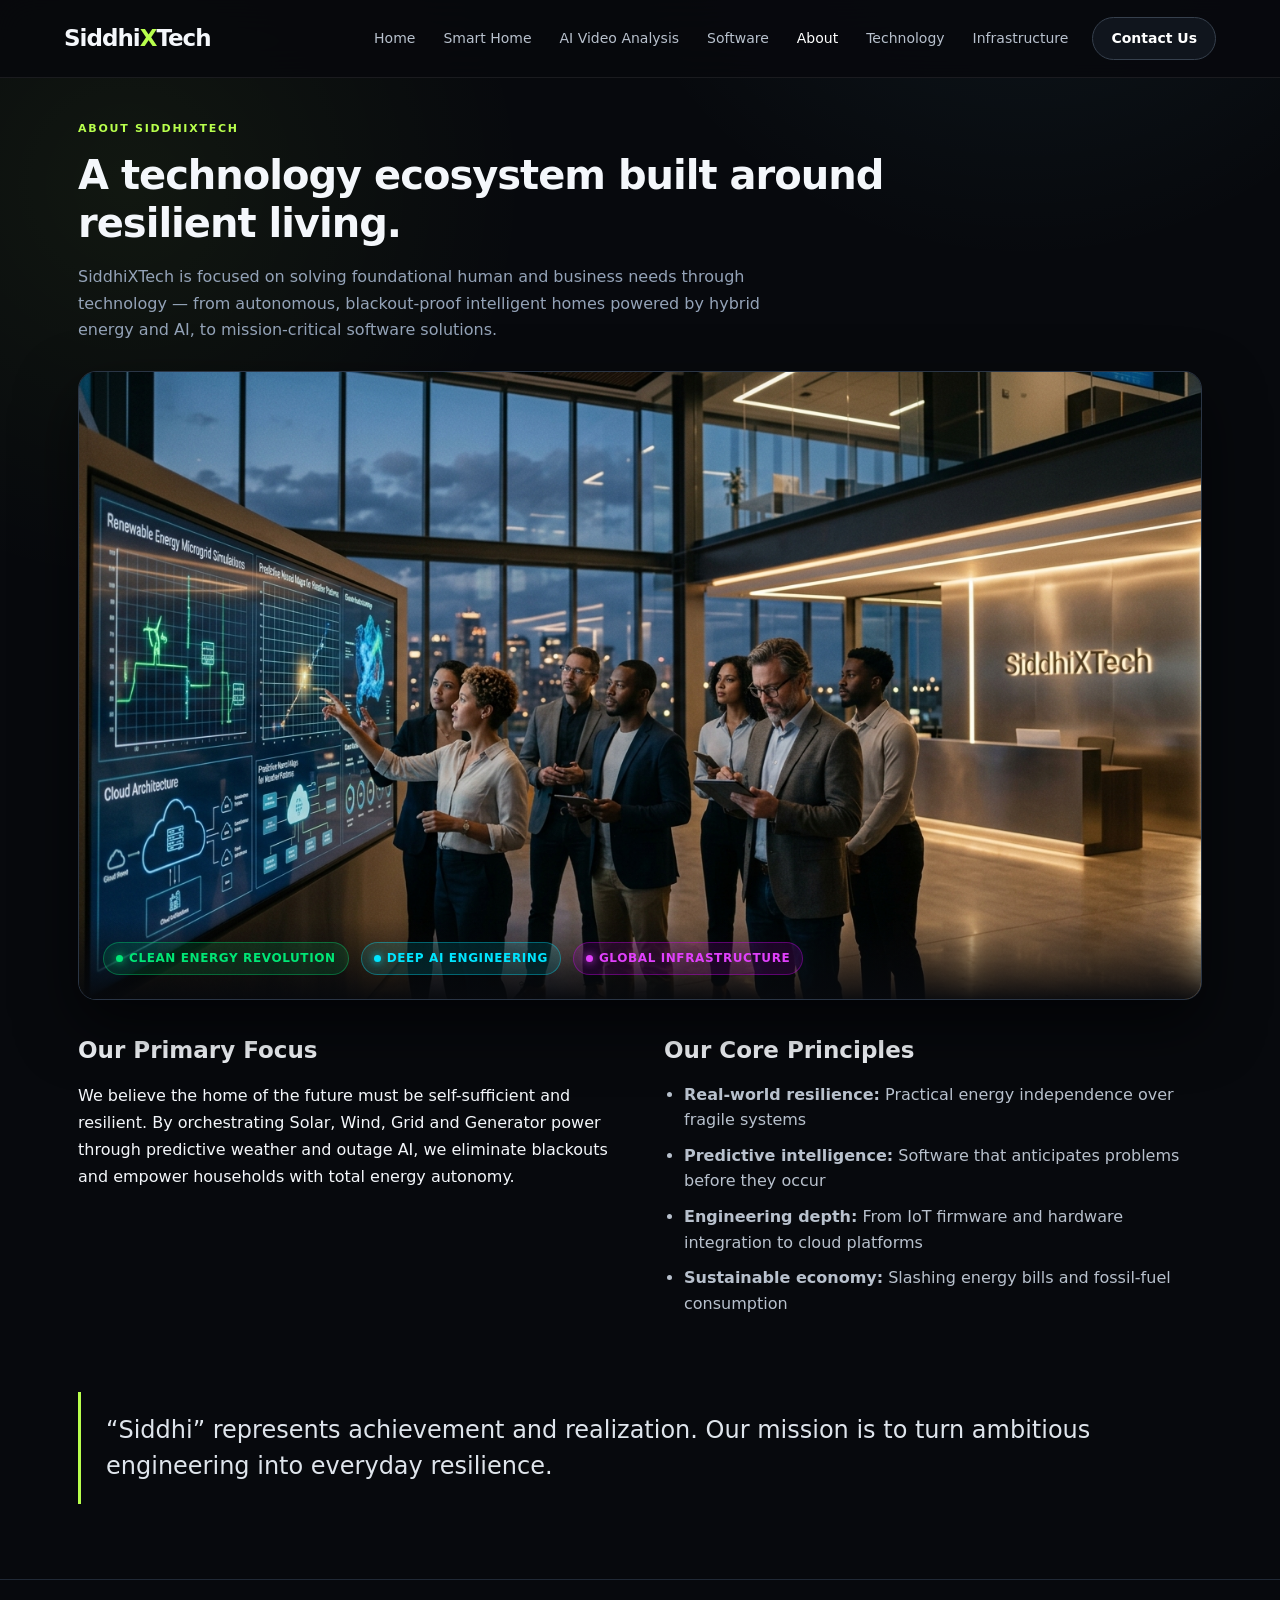
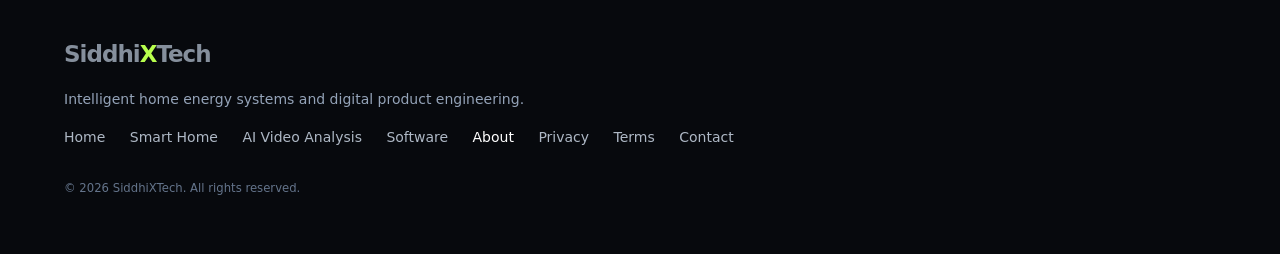
==== commit 7515f785: "fix: scale down oversized page titles and harmonize typographic hierarchy" ====
--- a/about.html
+++ b/about.html
@@ -32,7 +32,7 @@
   <h1>A technology ecosystem built around resilient living.</h1>
   <p class="lead">SiddhiXTech is focused on solving foundational human and business needs through technology — from autonomous, blackout-proof intelligent homes powered by hybrid energy and AI, to mission-critical software solutions.</p>
 
-  <div class="media-frame" style="margin-bottom:50px">
+  <div class="media-frame" style="margin-bottom:36px">
     <img src="assets/technology-vision-studio.jpg" alt="SiddhiXTech Engineering & Vision Studio" loading="lazy">
     <div class="media-overlay">
       <span class="pill green"><i></i> CLEAN ENERGY REVOLUTION</span>
--- a/assets/style.css
+++ b/assets/style.css
@@ -164,21 +164,22 @@
 }
 
 .eyebrow {
-  font-size: var(--text-xs);
-  letter-spacing: 0.2em;
+  font-size: 11px;
+  letter-spacing: 0.16em;
   color: var(--accent);
-  font-weight: 800;
-  margin-bottom: 18px;
+  font-weight: 750;
+  margin-bottom: 12px;
   text-transform: uppercase;
 }
 
 .hero h1,
 .page h1 {
-  font-size: clamp(38px, 6.5vw, 84px);
-  line-height: 1.04;
-  letter-spacing: -0.05em;
-  margin: 0 0 28px;
-  max-width: 950px;
+  font-size: clamp(28px, 3.2vw, 40px);
+  line-height: 1.22;
+  letter-spacing: -0.025em;
+  margin: 0 0 16px;
+  max-width: 820px;
+  font-weight: 750;
 }
 
 .hero h1 span,
@@ -188,21 +189,21 @@
 
 .hero p,
 .lead {
-  font-size: clamp(17px, 2.2vw, 21px);
+  font-size: clamp(15px, 1.25vw, 17px);
   line-height: 1.65;
-  color: #aeb8c5;
-  max-width: 800px;
+  color: #94a3b8;
+  max-width: 740px;
 }
 
 .lead {
-  margin: 0 0 60px;
+  margin: 0 0 28px;
 }
 
 .actions {
   display: flex;
-  gap: 18px;
+  gap: 14px;
   align-items: center;
-  margin-top: 36px;
+  margin-top: 24px;
   position: relative;
   z-index: 2;
   flex-wrap: wrap;
@@ -299,17 +300,19 @@
 
 .grid-section h2,
 .banner h2 {
-  font-size: clamp(28px, 4vw, 44px);
-  line-height: 1.1;
-  letter-spacing: -0.04em;
+  font-size: clamp(21px, 2.4vw, 27px);
+  line-height: 1.25;
+  letter-spacing: -0.02em;
   margin-top: 0;
+  margin-bottom: 12px;
+  font-weight: 700;
 }
 
 .cards {
   display: grid;
   grid-template-columns: repeat(2, 1fr);
   gap: 20px;
-  margin-top: 45px;
+  margin-top: 36px;
 }
 
 .cards.three {
@@ -321,7 +324,7 @@
 .road > div {
   border: 1px solid #222b37;
   background: linear-gradient(145deg, #0e131b, #0b0f15);
-  padding: 32px;
+  padding: 30px;
   border-radius: var(--radius);
   transition: transform 0.25s ease, border-color 0.25s ease, box-shadow 0.25s ease;
   position: relative;
@@ -365,9 +368,10 @@
 }
 
 .card h3 {
-  font-size: var(--text-2xl);
-  margin: 24px 0 10px;
-  line-height: 1.25;
+  font-size: 20px;
+  margin: 16px 0 8px;
+  line-height: 1.35;
+  font-weight: 700;
 }
 
 .card p,
@@ -395,36 +399,39 @@
 
 .banner {
   max-width: var(--max);
-  margin: 30px auto 100px;
-  padding: 55px 45px;
+  margin: 24px auto 70px;
+  padding: 40px 36px;
   background:
     linear-gradient(135deg, rgba(184, 255, 77, 0.09), rgba(118, 227, 255, 0.05)),
     #0e131a;
   border: 1px solid #293442;
-  border-radius: 22px;
+  border-radius: 18px;
   display: flex;
   align-items: center;
   justify-content: space-between;
-  gap: 30px;
+  gap: 24px;
 }
 
 .page {
   max-width: var(--max);
   margin: auto;
-  padding: 80px 30px 120px;
+  padding: 42px 28px 75px;
 }
 
 .two {
   display: grid;
   grid-template-columns: 1fr 1fr;
-  gap: 60px;
+  gap: 48px;
 }
 
 .two h2,
 .feature h2,
 .road h2 {
-  font-size: clamp(22px, 3vw, 29px);
-  line-height: 1.25;
+  font-size: clamp(19px, 2.2vw, 23px);
+  line-height: 1.3;
+  margin-top: 0;
+  margin-bottom: 10px;
+  font-weight: 700;
 }
 
 .list {
@@ -530,8 +537,10 @@
 }
 
 .legal h2 {
-  margin-top: 40px;
-  font-size: var(--text-2xl);
+  margin-top: 28px;
+  margin-bottom: 8px;
+  font-size: 20px;
+  font-weight: 700;
 }
 
 .legal p {
@@ -546,12 +555,12 @@
   align-items: center;
   border: 1px solid #293442;
   border-radius: 999px;
-  padding: 7px 14px;
+  padding: 5px 12px;
   color: #b8c1cd;
-  font-size: var(--text-xs);
+  font-size: 11px;
   font-weight: 700;
   letter-spacing: 0.05em;
-  margin-bottom: 25px;
+  margin-bottom: 14px;
 }
 
 .kicker i {
@@ -1246,16 +1255,25 @@
 
   .hero {
     min-height: auto;
-    padding: 70px 20px 50px;
+    padding: 38px 18px 40px;
   }
 
   .page {
-    padding: 50px 20px 80px;
+    padding: 28px 18px 50px;
   }
 
   .hero h1,
   .page h1 {
-    font-size: clamp(34px, 8vw, 54px);
+    font-size: clamp(24px, 5.5vw, 30px);
+    line-height: 1.25;
+    margin-bottom: 12px;
+  }
+
+  .hero p,
+  .lead {
+    font-size: 15px;
+    line-height: 1.6;
+    margin-bottom: 20px;
   }
 
   .cards,
@@ -1311,7 +1329,8 @@
 @media (max-width: 520px) {
   .hero h1,
   .page h1 {
-    font-size: 32px;
+    font-size: 24px;
+    line-height: 1.25;
   }
 
   .stats {
